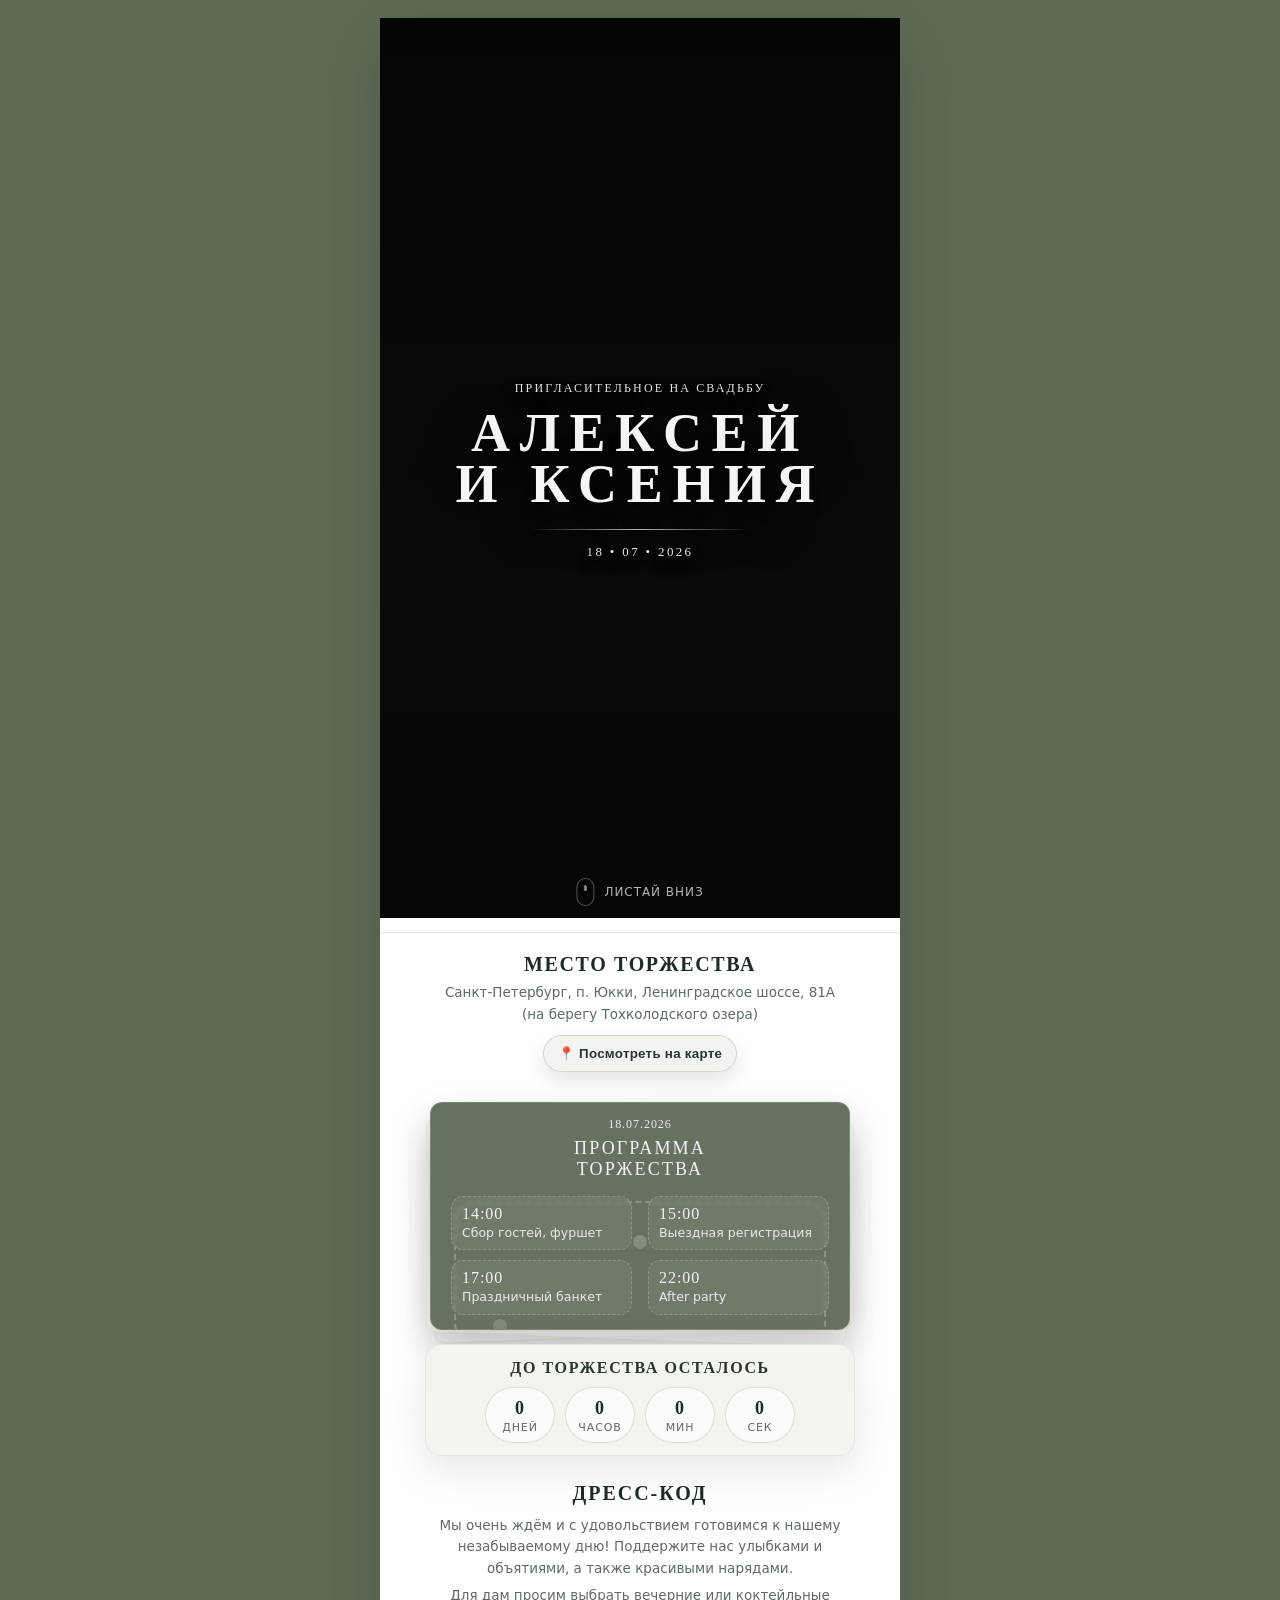
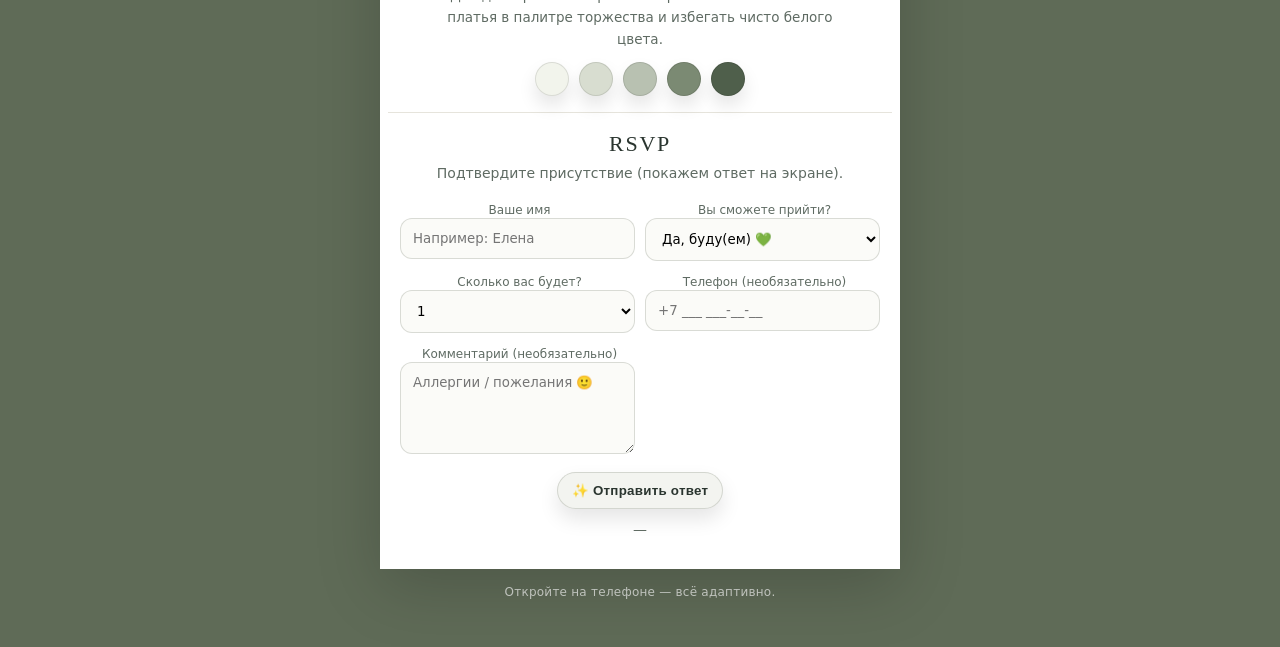
==== index.html @ 77667070 "обновил сайт1" ====
<!doctype html>
<html lang="ru">

<head>
  <meta charset="utf-8" />
  <meta name="viewport" content="width=device-width,initial-scale=1" />
  <title>Сайт-приглашение на свадьбу</title>
  <link rel="stylesheet" href="./style.css">
</head>

<body>
  <div class="page">
    <div class="columns" id="invite">
      <section class="strip fade-in d1">

        <!-- ПЕРВЫЙ БЛОК: фото + текст, 100% высоты -->
        <section class="hero" id="hero">
          <img class="hero__bg" src="img/photo_block-3.png" alt="Алексей и Ксения">

          <div class="hero__overlay">
            <p class="hero__kicker" id="heroLabel">ПРИГЛАСИТЕЛЬНОЕ НА СВАДЬБУ</p>

            <h1 class="hero__names" id="heroNames">
              <span class="n1">АЛЕКСЕЙ</span>
              <span class="amp">и</span>
              <span class="n2">КСЕНИЯ</span>
            </h1>

            <div class="hero__ornament" aria-hidden="true"></div>

            <p class="hero__date" id="heroDate">18 • 07 • 2026</p>
          </div>

          <div class="scroll-hint" aria-hidden="true">
            <div class="mouse"></div>
            <span>Листай вниз</span>
          </div>
        </section>


        <div class="section place">
          <h3>Место торжества</h3>
          <p id="place">
            Санкт-Петербург, п. Юкки, Ленинградское шоссе, 81А<br>
            (на берегу Тохколодского озера)
          </p>
          <button class="btn" id="openMap" type="button">📍 Посмотреть на карте</button>
        </div>

        <div class="section">
          <div class="paper-stack">
            <div class="sheet s2"></div>
            <div class="sheet s3"></div>

            <div class="program">
              <div class="p-date" id="programDate">18.07.2026</div>
              <div class="p-title">Программа<br>торжества</div>

              <div class="program-grid">
                <div class="slot">
                  <div class="time" id="t1">14:00</div>
                  <div class="txt" id="d1txt">Сбор гостей, фуршет</div>
                </div>
                <div class="slot">
                  <div class="time" id="t2">15:00</div>
                  <div class="txt" id="d2txt">Выездная регистрация</div>
                </div>
                <div class="slot">
                  <div class="time" id="t3">17:00</div>
                  <div class="txt" id="d3txt">Праздничный банкет</div>
                </div>
                <div class="slot">
                  <div class="time" id="t4">22:00</div>
                  <div class="txt" id="d4txt">After party</div>
                </div>
              </div>
            </div>
          </div>

          <div class="countdown fade-in d3">
            <h3>До торжества осталось</h3>
            <div class="timer">
              <div class="bubble"><b id="dd">0</b><span>дней</span></div>
              <div class="bubble"><b id="hh">0</b><span>часов</span></div>
              <div class="bubble"><b id="mm">0</b><span>мин</span></div>
              <div class="bubble"><b id="ss">0</b><span>сек</span></div>
            </div>
          </div>

          <div class="dress fade-in d4">
            <h3>Дресс-код</h3>
            <p>
              Мы очень ждём и с удовольствием готовимся к нашему незабываемому дню!
              Поддержите нас улыбками и объятиями, а также красивыми нарядами.
            </p>
            <p style="margin-top:-6px">
              Для дам просим выбрать вечерние или коктейльные платья в палитре торжества
              и избегать чисто белого цвета.
            </p>

            <div class="palette" aria-label="Палитра дресс-кода">
              <div class="sw" style="background:#f2f4ec"></div>
              <div class="sw" style="background:#d8ddd0"></div>
              <div class="sw" style="background:#b8c1b1"></div>
              <div class="sw" style="background:#7b8a73"></div>
              <div class="sw" style="background:#4f5f4b"></div>
            </div>
          </div>

          <div class="rsvp" id="rsvp">
            <div class="card-title" style="margin-bottom:6px">RSVP</div>
            <div class="sub">Подтвердите присутствие (покажем ответ на экране).</div>

            <form id="form">
              <div>
                <label for="guest">Ваше имя</label>
                <input id="guest" required placeholder="Например: Елена" />
              </div>
              <div>
                <label for="att">Вы сможете прийти?</label>
                <select id="att">
                  <option value="Да, буду(ем) 💚" selected>Да, буду(ем) 💚</option>
                  <option value="Под вопросом">Под вопросом</option>
                  <option value="К сожалению, не смогу">К сожалению, не смогу</option>
                </select>
              </div>
              <div>
                <label for="count">Сколько вас будет?</label>
                <select id="count">
                  <option>1</option>
                  <option>2</option>
                  <option>3</option>
                  <option>4</option>
                </select>
              </div>
              <div>
                <label for="phone">Телефон (необязательно)</label>
                <input id="phone" placeholder="+7 ___ ___-__-__" inputmode="tel" />
              </div>

              <div>
                <label for="note">Комментарий (необязательно)</label>
                <textarea id="note" placeholder="Аллергии / пожелания 🙂"></textarea>
              </div>

              <div class="send">
                <button class="btn" type="submit">✨ Отправить ответ</button>
              </div>
            </form>

            <p class="sub" id="status" style="margin-top:10px">—</p>
          </div>
        </div>
      </section>
    </div>

    <div class="foot">Откройте на телефоне — всё адаптивно.</div>
  </div>

  <script>
    const DATA = {
      watermark: "@SenkaAnast",

      heroLabel: "ПРИГЛАСИТЕЛЬНОЕ НА СВАДЬБУ",
      heroNamesHtml: "АЛЕКСЕЙ<br>и КСЕНИЯ",
      heroDate: "18 • 07 • 2026",
      heroPhoto: "https://images.unsplash.com/photo-1523438097201-512ae7d59c5b?auto=format&fit=crop&w=1600&q=80",

      names: "Михаил & Ирина",
      weddingISO: "2026-09-13T14:00:00",
      dateText: "18.07.2026",
      place: "Санкт-Петербург, п. Юкки, Ленинградское шоссе, 81А (на берегу Тохколодского озера)",
      mapQuery: "Санкт-Петербург Юкки Ленинградское шоссе 81А",
      programDate: "18.07.2026",
      program: [
        { time: "14:00", text: "Сбор гостей, фуршет" },
        { time: "15:00", text: "Выездная регистрация" },
        { time: "17:00", text: "Праздничный банкет" },
        { time: "22:00", text: "After party" }
      ]
    };

    // watermark
    const wm = document.getElementById("watermark");
    if (wm) wm.textContent = DATA.watermark;

    // hero
    document.getElementById("heroLabel").textContent = DATA.heroLabel;
    document.getElementById("heroNames").innerHTML = DATA.heroNamesHtml;
    document.getElementById("heroDate").textContent = DATA.heroDate;
    document.getElementById("heroPhoto").src = DATA.heroPhoto;

    // кнопки в hero
    document.getElementById("scrollToInvite").addEventListener("click", () => {
      document.getElementById("invite").scrollIntoView({ behavior: "smooth", block: "start" });
    });
    document.getElementById("scrollToRsvp").addEventListener("click", () => {
      document.getElementById("rsvp").scrollIntoView({ behavior: "smooth", block: "start" });
    });

    // Подстановка текста ниже
    document.getElementById("names").textContent = DATA.names;
    document.getElementById("dateText").textContent = DATA.dateText;
    document.getElementById("place").innerHTML = DATA.place.replace(/\n/g, "<br>");
    document.getElementById("programDate").textContent = DATA.programDate;

    document.getElementById("t1").textContent = DATA.program[0].time;
    document.getElementById("d1txt").textContent = DATA.program[0].text;
    document.getElementById("t2").textContent = DATA.program[1].time;
    document.getElementById("d2txt").textContent = DATA.program[1].text;
    document.getElementById("t3").textContent = DATA.program[2].time;
    document.getElementById("d3txt").textContent = DATA.program[2].text;
    document.getElementById("t4").textContent = DATA.program[3].time;
    document.getElementById("d4txt").textContent = DATA.program[3].text;

    // Карта
    document.getElementById("openMap").addEventListener("click", () => {
      const url = "https://www.google.com/maps/search/?api=1&query=" + encodeURIComponent(DATA.mapQuery);
      window.open(url, "_blank");
    });

    // Таймер
    const dd = document.getElementById("dd");
    const hh = document.getElementById("hh");
    const mm = document.getElementById("mm");
    const ss = document.getElementById("ss");

    function tick() {
      const target = new Date(DATA.weddingISO);
      const now = new Date();
      let diff = target - now;

      if (diff <= 0) {
        dd.textContent = "0";
        hh.textContent = "0";
        mm.textContent = "0";
        ss.textContent = "0";
        return;
      }

      const days = Math.floor(diff / (24 * 60 * 60 * 1000));
      diff -= days * (24 * 60 * 60 * 1000);

      const hours = Math.floor(diff / (60 * 60 * 1000));
      diff -= hours * (60 * 60 * 1000);

      const mins = Math.floor(diff / (60 * 1000));
      diff -= mins * (60 * 1000);

      const secs = Math.floor(diff / 1000);

      dd.textContent = String(days);
      hh.textContent = String(hours);
      mm.textContent = String(mins);
      ss.textContent = String(secs);
    }
    tick();
    setInterval(tick, 1000);

    // RSVP (локально)
    const status = document.getElementById("status");
    document.getElementById("form").addEventListener("submit", (e) => {
      e.preventDefault();
      const name = document.getElementById("guest").value.trim();
      const att = document.getElementById("att").value;
      const count = document.getElementById("count").value;
      const phone = document.getElementById("phone").value.trim();
      const note = document.getElementById("note").value.trim();

      const msg =
        `Ответ: ${name} • ${att} • гостей: ${count}` +
        (phone ? ` • тел: ${phone}` : "") +
        (note ? ` • комментарий: ${note}` : "");

      status.textContent = msg;
      e.target.reset();
    });
  </script>
</body>

</html>
---- style.css ----
:root {
    --sage-900: #5f6b57;
    /* фон */
    --sage-800: #66725f;
    --sage-700: #74806b;

    --paper: #ffffff;
    --paper-2: #f7f6f2;

    --ink: #1f2a24;
    --muted: #5f6b63;

    --line: #e6e4dc;

    --shadow: 0 18px 60px rgba(0, 0, 0, .18);
    --shadow-soft: 0 14px 42px rgba(0, 0, 0, .10);

    --radius: 18px;

    --serif: ui-serif, "Georgia", "Times New Roman", serif;
    --sans: ui-sans-serif, system-ui, -apple-system, Segoe UI, Roboto, Arial, "Noto Sans", sans-serif;
}

* {
    box-sizing: border-box;
}

html,
body {
    height: 100%;
}

body {
    margin: 0;
    font-family: var(--sans);
    color: var(--ink);
    background: var(--sage-900);
}

/* контейнер сайта */
.page {
    width: min(1100px, 92vw);
    margin: 0 auto;
    padding: 18px 0 48px;
    position: relative;
}

/* watermark */
.watermark {
    position: absolute;
    top: 10px;
    left: 50%;
    transform: translateX(-50%);
    font-family: var(--sans);
    font-size: 14px;
    letter-spacing: .02em;
    color: rgba(255, 255, 255, .35);
    user-select: none;
    pointer-events: none;
    text-transform: none;
    z-index: 10;
}

/* =========================
   HERO: ФОТО ЦЕЛИКОМ + ТЕКСТ НЕ ВЫЛЕЗАЕТ
   Важно: в HTML внутри .hero добавь:
   <img class="hero__bg-blur" src="img/photo_block-1.jpg" alt="" aria-hidden="true">
   <img class="hero__bg" id="heroPhoto" src="img/photo_block-1.jpg" alt="...">
   ========================= */

.hero {
    position: relative;
    width: 100vw;
    left: 50%;
    transform: translateX(-50%);
    min-height: 100vh;
    min-height: 100svh;
    overflow: hidden;
    border-radius: 0 !important;
    box-shadow: none !important;
    margin: 0 !important;
    background: #0b0c0c;
}

/* Размытый фон — заполняет экран */
.hero__bg-blur {
    position: absolute;
    inset: 0;
    width: 100%;
    height: 100%;
    object-fit: cover;
    object-position: 50% 50%;
    transform: scale(1.08);
    filter: blur(18px) brightness(.65) saturate(.9);
    opacity: .95;
}

/* Основное фото — ЦЕЛИКОМ (без обрезки) */
.hero__bg {
    position: absolute;
    inset: 0;
    width: 100%;
    height: 100%;
    object-fit: contain;
    /* главное: фото целиком */
    object-position: center;
    filter: none;
}

/* Мягкая читаемость (без плашки), не перекрывает лица */
.hero::after {
    content: "";
    position: absolute;
    inset: 0;
    background:
        linear-gradient(180deg,
            rgba(0, 0, 0, .65) 0%,
            rgba(0, 0, 0, .35) 40%,
            rgba(0, 0, 0, .25) 60%,
            rgba(0, 0, 0, .55) 100%);
    pointer-events: none;
}

/* Текстовый блок — сверху */
.hero__overlay {
    position: relative;
    z-index: 2;
    width: min(980px, 94vw);
    margin: 0 auto;
    padding: clamp(44px, 7vh, 86px) 14px 0;
    text-align: center;
    margin-top: 300px;
}

.hero__kicker {
    margin: 0 0 12px;
    font-family: var(--serif);
    text-transform: uppercase;
    letter-spacing: .18em;
    font-size: clamp(10px, 1.8vw, 12px);
    color: rgba(255, 255, 255, .90);
    text-shadow: 0 10px 30px rgba(0, 0, 0, .45);
    padding: 0 6px;
    overflow-wrap: anywhere;
}

/* Имена — не вылезают, красиво масштабируются */
.hero__names {
    margin: 0;
    font-family: var(--serif);
    text-transform: uppercase;
    color: rgba(255, 255, 255, .96);
    text-shadow: 0 18px 50px rgba(0, 0, 0, .60);

    font-size: 54px;
    letter-spacing: clamp(.06em, 1.2vw, .18em);
    line-height: .95;

    max-width: 100%;
    padding: 0 8px;

    overflow-wrap: anywhere;
    word-break: break-word;
}

.hero__names .amp {
    display: inline-block;
    font-size: .32em;
    letter-spacing: .18em;
    margin: 0 .35em;
    vertical-align: middle;
    opacity: .92;
    white-space: nowrap;
}

.hero__ornament {
    width: min(220px, 60vw);
    height: 1px;
    margin: 18px auto 14px;
    background: linear-gradient(90deg,
            transparent,
            rgba(255, 255, 255, .75),
            transparent);
    box-shadow: 0 14px 30px rgba(0, 0, 0, .35);
}

.hero__date {
    margin: 0;
    font-family: var(--serif);
    text-transform: uppercase;
    letter-spacing: .18em;
    font-size: clamp(11px, 2.2vw, 13px);
    color: rgba(255, 255, 255, .90);
    text-shadow: 0 10px 30px rgba(0, 0, 0, .45);
    padding: 0 6px;
}

/* Если у тебя в hero есть кнопки (опционально) */
.hero__actions {
    display: flex;
    justify-content: center;
    gap: 10px;
    flex-wrap: wrap;
    margin-top: 16px;
}

.hero__btn {
    display: inline-flex;
    align-items: center;
    justify-content: center;
    gap: 10px;
    border: 1px solid rgba(255, 255, 255, .22);
    background: rgba(255, 255, 255, .10);
    color: rgba(255, 255, 255, .92);
    padding: 10px 14px;
    border-radius: 999px;
    cursor: pointer;
    font-weight: 800;
    letter-spacing: .02em;
    transition: transform .12s ease, box-shadow .12s ease, background .12s ease;
    box-shadow: 0 14px 30px rgba(0, 0, 0, .18);
    backdrop-filter: blur(6px);
}

.hero__btn.primary {
    background: rgba(255, 255, 255, .18);
    border-color: rgba(255, 255, 255, .30);
}

.hero__btn:active {
    transform: translateY(1px);
}

/* Подсказка "листай вниз" */
.scroll-hint {
    position: absolute;
    left: 50%;
    bottom: 12px;
    transform: translateX(-50%);
    color: rgba(255, 255, 255, .70);
    font-size: 12px;
    letter-spacing: .08em;
    text-transform: uppercase;
    display: flex;
    align-items: center;
    gap: 10px;
    user-select: none;
    z-index: 2;
}

.mouse {
    width: 18px;
    height: 28px;
    border-radius: 999px;
    border: 1px solid rgba(255, 255, 255, .35);
    position: relative;
    opacity: .9;
}

.mouse::after {
    content: "";
    position: absolute;
    top: 6px;
    left: 50%;
    transform: translateX(-50%);
    width: 3px;
    height: 6px;
    border-radius: 99px;
    background: rgba(255, 255, 255, .55);
    animation: wheel 1.25s ease-in-out infinite;
}

@keyframes wheel {

    0%,
    100% {
        transform: translateX(-50%) translateY(0);
        opacity: .6;
    }

    50% {
        transform: translateX(-50%) translateY(6px);
        opacity: 1;
    }
}

/* Мобилки: чуть компактнее */
@media (max-width: 520px) {
    .hero__overlay {
        padding-top: clamp(42px, 6vh, 64px);
    }

    .hero__names {
        letter-spacing: clamp(.04em, 1vw, .12em);
    }
}

/* =========================
   ДАЛЬШЕ — ТВОЙ ОСТАЛЬНОЙ ДИЗАЙН (БЕЗ ИЗМЕНЕНИЙ)
   ========================= */

/* заголовок ниже */
.top-title {
    text-align: center;
    color: rgba(255, 255, 255, .92);
    font-family: var(--serif);
    letter-spacing: .06em;
    text-transform: uppercase;
    font-size: clamp(22px, 3.6vw, 40px);
    margin: 12px 0 18px;
    line-height: 1.1;
}

/* контент как у тебя (одна лента по центру) */
.columns {
    width: 100%;
    display: flex;
    justify-content: center;
}

.strip {
    background: var(--paper);
    border-radius: 0;
    box-shadow: var(--shadow);
    position: relative;
    overflow: hidden;
    max-width: 520px;
    width: 100%;
    margin: 0 auto;
}

.strip::before {
    content: "";
    position: absolute;
    inset: 0;
    background:
        radial-gradient(900px 320px at 50% -40%, rgba(95, 107, 87, .08), transparent 60%),
        radial-gradient(700px 320px at 20% 110%, rgba(95, 107, 87, .06), transparent 60%);
    pointer-events: none;
}

.botanic {
    position: absolute;
    width: 220px;
    opacity: .55;
    pointer-events: none;
    filter: saturate(.95);
}

.botanic.tl {
    top: -24px;
    left: -18px;
    transform: rotate(-6deg);
}

.botanic.tr {
    top: -26px;
    right: -24px;
    transform: rotate(10deg) scaleX(-1);
}

.botanic.br {
    bottom: -26px;
    right: -22px;
    transform: rotate(-6deg);
}

.botanic.bl {
    bottom: -24px;
    left: -20px;
    transform: rotate(6deg) scaleX(-1);
}

.section {
    position: relative;
    z-index: 1;
    padding: 10px 8px 14px;
}

.card-title {
    font-family: var(--serif);
    text-transform: uppercase;
    letter-spacing: .08em;
    color: #2a352f;
    font-size: 22px;
    margin: 4px 0 12px;
    text-align: center;
}

.sub {
    text-align: center;
    color: var(--muted);
    font-size: 14px;
    line-height: 1.55;
    margin: 0 0 14px;
}

.names-block {
    text-align: center;
    padding: 6px 6px 2px;
}

.names {
    font-family: var(--serif);
    font-size: 34px;
    letter-spacing: .06em;
    margin: 2px 0 6px;
}

.date {
    font-family: var(--serif);
    color: var(--muted);
    letter-spacing: .12em;
    text-transform: uppercase;
    font-size: 13px;
    margin-bottom: 10px;
}

.invite-text {
    color: var(--muted);
    font-size: 13.5px;
    line-height: 1.6;
    max-width: 38ch;
    margin: 0 auto 14px;
}

.gallery {
    display: grid;
    grid-template-columns: 1fr 1fr;
    gap: 10px;
    margin-top: 10px;
}

.photo {
    border-radius: 14px;
    overflow: hidden;
    border: 1px solid var(--line);
    box-shadow: var(--shadow-soft);
    background: #f2f1ec;
    aspect-ratio: 4/5;
    position: relative;
}

.photo img {
    width: 100%;
    height: 100%;
    object-fit: cover;
    display: block;
    filter: saturate(.95) contrast(.98);
}

.place {
    margin-top: 14px;
    text-align: center;
    padding-top: 10px;
    border-top: 1px solid var(--line);
}

.place h3 {
    font-family: var(--serif);
    text-transform: uppercase;
    letter-spacing: .08em;
    font-size: 20px;
    margin: 10px 0 6px;
}

.place p {
    margin: 0 0 10px;
    color: var(--muted);
    font-size: 13.5px;
    line-height: 1.6;
}

.btn {
    display: inline-flex;
    align-items: center;
    justify-content: center;
    gap: 10px;
    border: 1px solid rgba(95, 107, 87, .22);
    background: #f3f4f0;
    color: #2a352f;
    padding: 10px 14px;
    border-radius: 999px;
    cursor: pointer;
    font-weight: 700;
    letter-spacing: .02em;
    transition: transform .12s ease, box-shadow .12s ease;
    box-shadow: 0 10px 20px rgba(0, 0, 0, .10);
}

.btn:active {
    transform: translateY(1px);
}

.paper-stack {
    margin: 6px auto 14px;
    width: min(420px, 92%);
    position: relative;
}

.paper-stack .sheet {
    border-radius: 12px;
    border: 1px solid rgba(0, 0, 0, .06);
    background: #f7f6f2;
    box-shadow: var(--shadow-soft);
    transform-origin: center;
    position: absolute;
    inset: 0;
}

.paper-stack .sheet.s2 {
    transform: rotate(-2.2deg) translateY(6px);
    opacity: .75;
}

.paper-stack .sheet.s3 {
    transform: rotate(2.2deg) translateY(10px);
    opacity: .55;
}

.program {
    position: relative;
    padding: 14px 14px 12px;
    background: var(--sage-800);
    border-radius: 12px;
    color: rgba(255, 255, 255, .92);
    border: 1px solid rgba(255, 255, 255, .14);
    box-shadow: 0 18px 40px rgba(0, 0, 0, .18);
    overflow: hidden;
}

/* пунктирная “дорожка” */
.program::after {
    content: "";
    position: absolute;
    left: 50%;
    top: 98px;
    transform: translateX(-50%);
    width: 88%;
    height: 62%;
    border: 2px dashed rgba(255, 255, 255, .28);
    border-radius: 22px;
    pointer-events: none;
    opacity: .9;
}

.program::before {
    content: "";
    position: absolute;
    left: 50%;
    top: 132px;
    transform: translateX(-50%);
    width: 14px;
    height: 14px;
    border-radius: 50%;
    background: rgba(255, 255, 255, .20);
    box-shadow:
        -140px 84px 0 rgba(255, 255, 255, .16),
        145px 170px 0 rgba(255, 255, 255, .14);
    pointer-events: none;
}

.program .p-date {
    text-align: center;
    font-family: var(--serif);
    letter-spacing: .08em;
    font-size: 12px;
    opacity: .95;
    margin-bottom: 6px;
    position: relative;
    z-index: 1;
}

.program .p-title {
    text-align: center;
    font-family: var(--serif);
    letter-spacing: .12em;
    text-transform: uppercase;
    font-size: 18px;
    margin: 2px 0 10px;
    position: relative;
    z-index: 1;
}

.program-grid {
    display: grid;
    grid-template-columns: 1fr 1fr;
    gap: 10px 16px;
    padding: 6px 6px 2px;
    position: relative;
    z-index: 1;
}

.slot {
    padding: 8px 10px;
    border-radius: 12px;
    border: 1px dashed rgba(255, 255, 255, .22);
    background: rgba(255, 255, 255, .06);
    backdrop-filter: blur(2px);
}

.slot .time {
    font-family: var(--serif);
    font-size: 16px;
    letter-spacing: .06em;
    margin-bottom: 2px;
}

.slot .txt {
    font-size: 12.5px;
    opacity: .92;
    line-height: 1.3;
}

.countdown {
    margin: 10px auto 8px;
    width: min(430px, 92%);
    background: #f4f4ef;
    border: 1px solid var(--line);
    border-radius: 16px;
    padding: 14px 14px 12px;
    text-align: center;
    box-shadow: var(--shadow-soft);
    position: relative;
}

.countdown h3 {
    margin: 0 0 10px;
    font-family: var(--serif);
    text-transform: uppercase;
    letter-spacing: .10em;
    font-size: 16px;
    color: #2a352f;
}

.timer {
    display: flex;
    justify-content: center;
    gap: 10px;
    flex-wrap: wrap;
}

.bubble {
    width: 70px;
    padding: 10px 6px 8px;
    border-radius: 999px;
    border: 1px solid rgba(95, 107, 87, .22);
    background: #fbfbf8;
}

.bubble b {
    display: block;
    font-family: var(--serif);
    font-size: 18px;
    letter-spacing: .06em;
}

.bubble span {
    display: block;
    margin-top: 2px;
    font-size: 11px;
    color: var(--muted);
    letter-spacing: .08em;
    text-transform: uppercase;
}

.dress {
    text-align: center;
    margin-top: 12px;
    padding-top: 8px;
}

.dress h3 {
    font-family: var(--serif);
    text-transform: uppercase;
    letter-spacing: .10em;
    font-size: 20px;
    margin: 6px 0 10px;
}

.dress p {
    margin: 0 auto 12px;
    max-width: 48ch;
    color: var(--muted);
    font-size: 13.5px;
    line-height: 1.6;
}

.palette {
    display: flex;
    justify-content: center;
    gap: 10px;
    margin: 8px 0 0;
}

.sw {
    width: 34px;
    height: 34px;
    border-radius: 50%;
    border: 1px solid rgba(0, 0, 0, .10);
    box-shadow: 0 10px 18px rgba(0, 0, 0, .10);
}

.rsvp {
    margin-top: 16px;
    border-top: 1px solid var(--line);
    padding-top: 14px;
    text-align: center;
}

form {
    margin: 10px auto 0;
    width: min(480px, 96%);
    display: grid;
    grid-template-columns: 1fr 1fr;
    gap: 10px;
}

@media (max-width: 520px) {
    form {
        grid-template-columns: 1fr;
    }
}

label {
    text-align: left;
    font-size: 12px;
    color: var(--muted);
    margin-left: 4px;
}

input,
select,
textarea {
    width: 100%;
    padding: 12px 12px;
    border-radius: 12px;
    border: 1px solid rgba(95, 107, 87, .22);
    background: #fbfbf8;
    outline: none;
    font-family: var(--sans);
}

textarea {
    grid-column: 1 / -1;
    min-height: 92px;
    resize: vertical;
}

.send {
    grid-column: 1 / -1;
    display: flex;
    justify-content: center;
    margin-top: 4px;
}

.fade-in {
    opacity: 0;
    transform: translateY(10px);
    animation: fade .7s ease forwards;
}

.d1 {
    animation-delay: .10s;
}

.d2 {
    animation-delay: .18s;
}

.d3 {
    animation-delay: .26s;
}

.d4 {
    animation-delay: .34s;
}

@keyframes fade {
    to {
        opacity: 1;
        transform: translateY(0);
    }
}

.foot {
    text-align: center;
    color: rgba(255, 255, 255, .70);
    font-size: 12px;
    margin-top: 16px;
    letter-spacing: .02em;
}
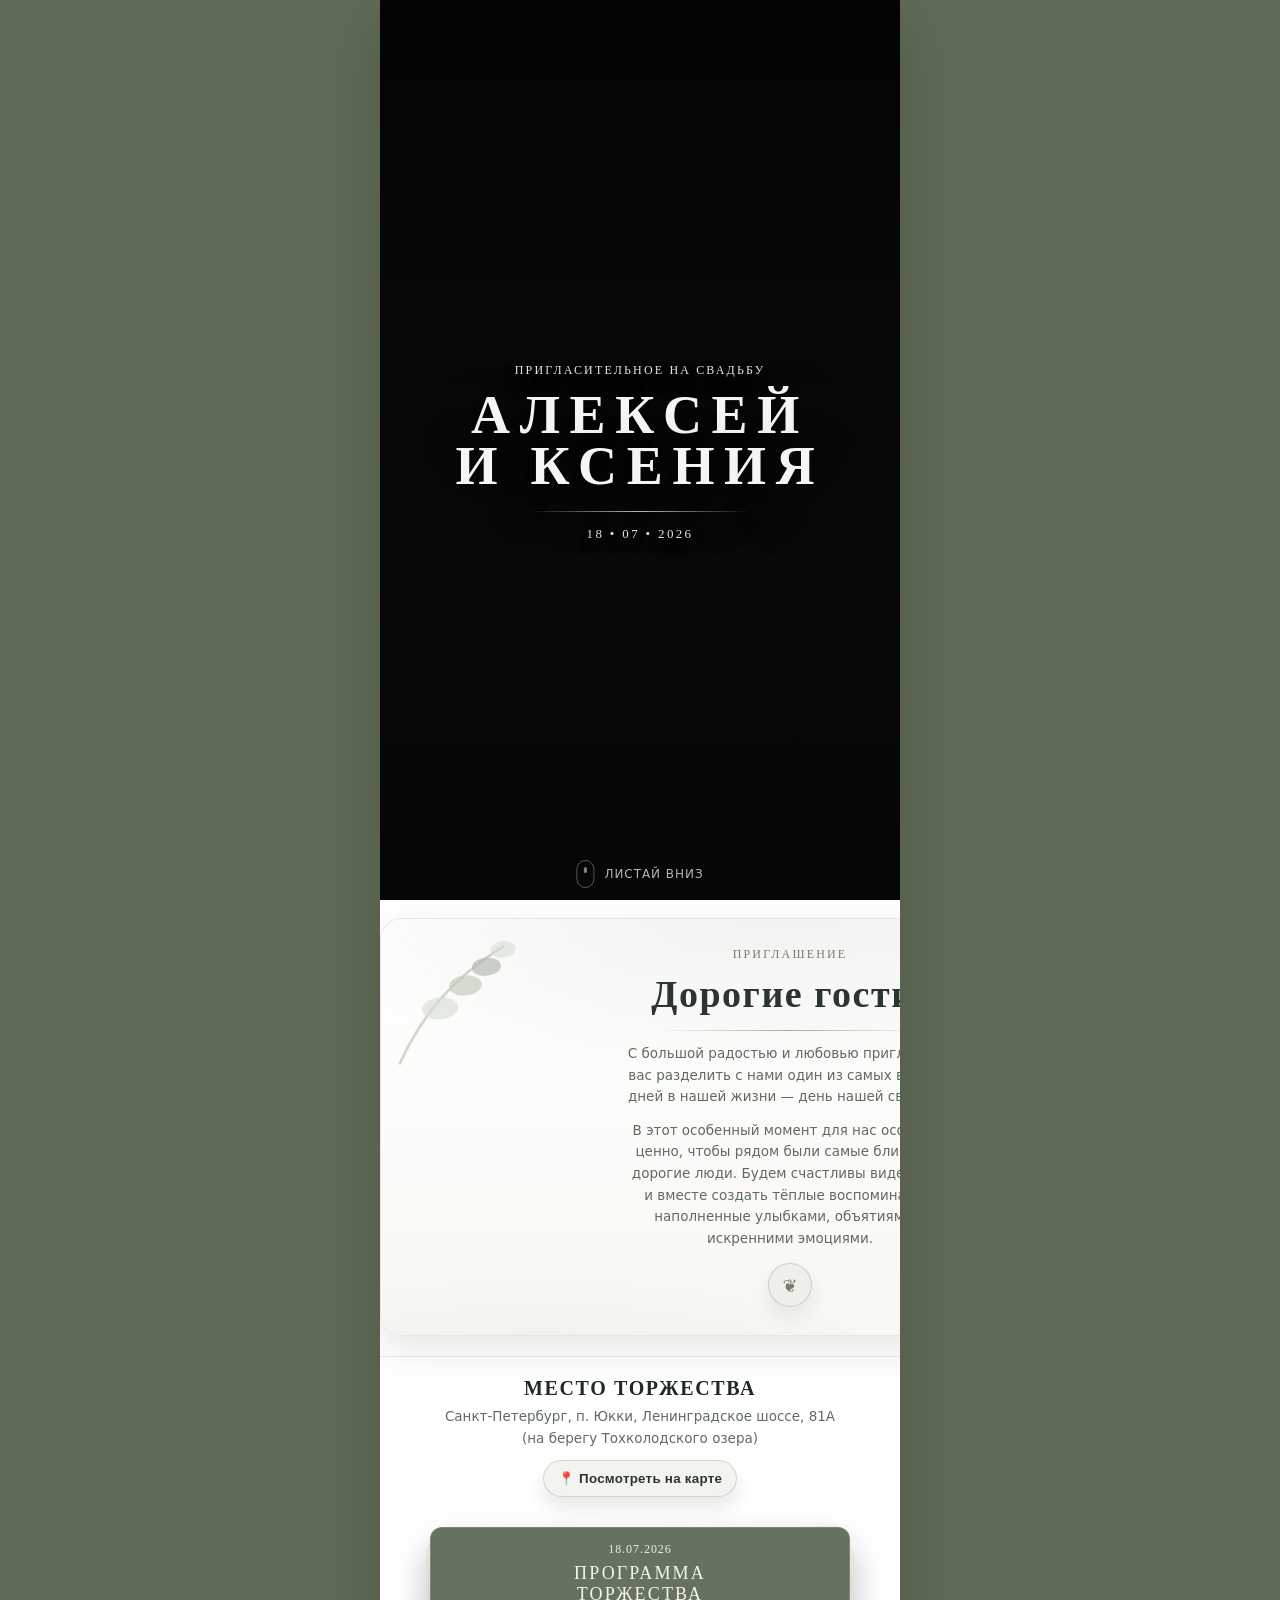
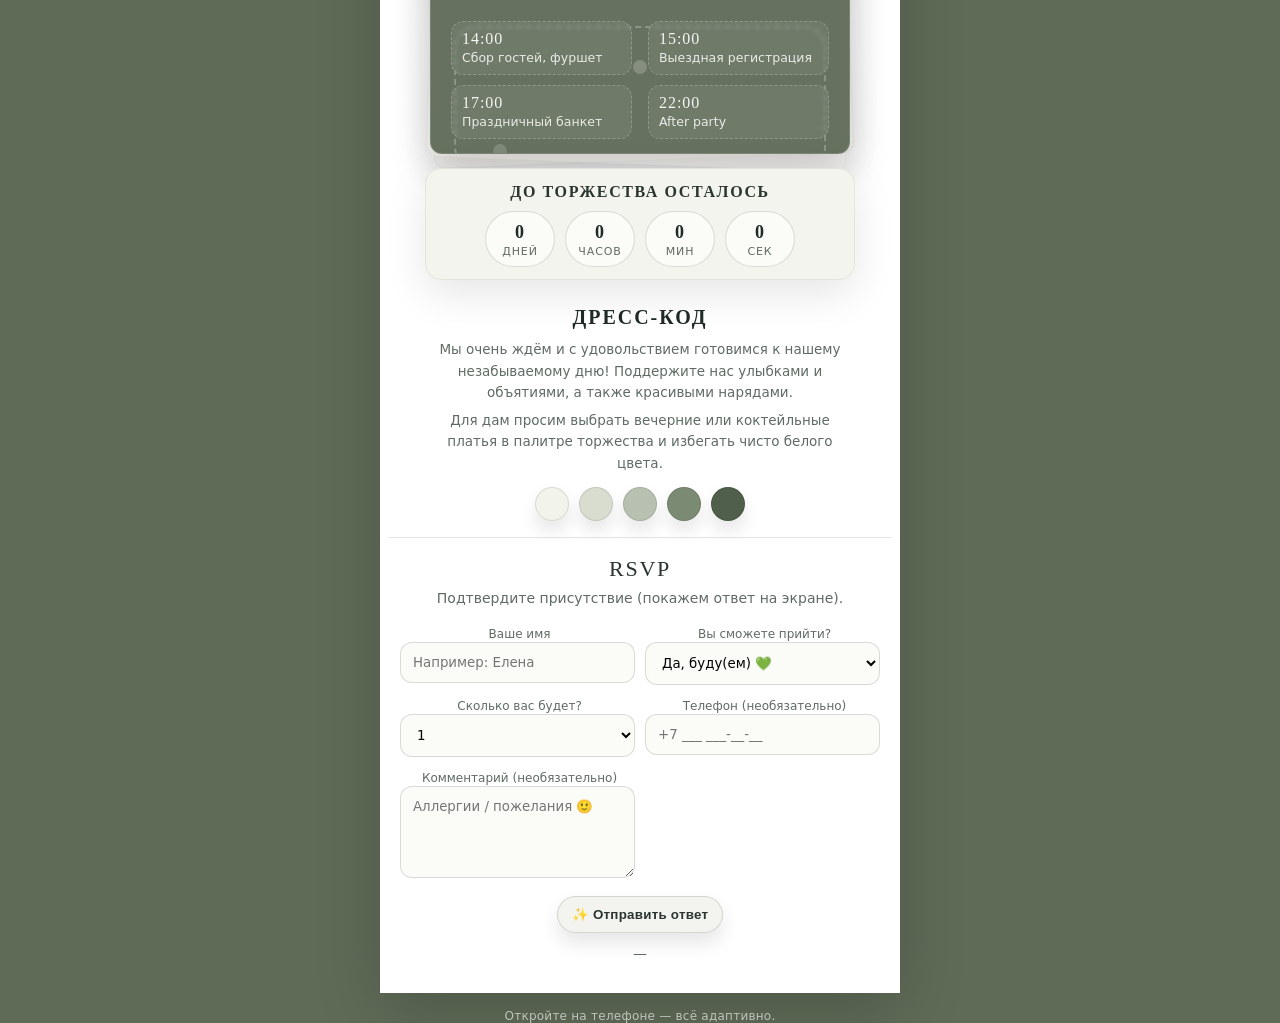
==== commit a0f3f483: "обновил сайт6" ====
--- a/index.html
+++ b/index.html
@@ -5,6 +5,7 @@
   <meta charset="utf-8" />
   <meta name="viewport" content="width=device-width,initial-scale=1" />
   <title>Сайт-приглашение на свадьбу</title>
+
   <link rel="stylesheet" href="./style.css">
 </head>
 
@@ -34,6 +35,50 @@
           <div class="scroll-hint" aria-hidden="true">
             <div class="mouse"></div>
             <span>Листай вниз</span>
+          </div>
+        </section>
+
+
+        <section class="invite-card" id="inviteTextBlock">
+          <!-- декор -->
+          <svg class="invite-decor tl" viewBox="0 0 240 240" aria-hidden="true">
+            <path d="M40 180 C70 130, 105 95, 165 65" stroke="rgba(111,127,105,.55)" stroke-width="3"
+              stroke-linecap="round" fill="none" />
+            <ellipse cx="90" cy="125" rx="20" ry="12" fill="rgba(185,199,179,.65)" />
+            <ellipse cx="120" cy="103" rx="18" ry="11" fill="rgba(142,164,135,.65)" />
+            <ellipse cx="145" cy="85" rx="16" ry="10" fill="rgba(111,127,105,.62)" />
+            <ellipse cx="165" cy="68" rx="14" ry="9" fill="rgba(185,199,179,.58)" />
+          </svg>
+
+          <svg class="invite-decor br" viewBox="0 0 240 240" aria-hidden="true">
+            <path d="M60 60 C95 105, 120 140, 175 180" stroke="rgba(111,127,105,.50)" stroke-width="3"
+              stroke-linecap="round" fill="none" />
+            <ellipse cx="96" cy="112" rx="18" ry="11" fill="rgba(185,199,179,.65)" />
+            <ellipse cx="122" cy="138" rx="16" ry="10" fill="rgba(142,164,135,.65)" />
+            <ellipse cx="150" cy="160" rx="14" ry="9" fill="rgba(111,127,105,.62)" />
+          </svg>
+
+          <div class="invite-inner">
+            <p class="invite-kicker">ПРИГЛАШЕНИЕ</p>
+            <h2 class="invite-title">Дорогие гости!</h2>
+
+            <div class="invite-divider" aria-hidden="true"></div>
+
+            <div class="invite-text">
+              <p>
+                С большой радостью и любовью приглашаем вас разделить с нами один из самых важных дней в нашей жизни —
+                день нашей свадьбы.
+              </p>
+              <p>
+                В этот особенный момент для нас особенно ценно, чтобы рядом были самые близкие и дорогие люди.
+                Будем счастливы видеть вас и вместе создать тёплые воспоминания, наполненные улыбками, объятиями
+                и искренними эмоциями.
+              </p>
+            </div>
+
+            <div class="invite-sign">
+              <span class="invite-heart" aria-hidden="true">❦</span>
+            </div>
           </div>
         </section>
 
--- a/style.css
+++ b/style.css
@@ -41,7 +41,6 @@
 .page {
     width: min(1100px, 92vw);
     margin: 0 auto;
-    padding: 18px 0 48px;
     position: relative;
 }
 
@@ -295,6 +294,137 @@
     }
 }
 
+
+
+/* ===== Блок приглашения после hero ===== */
+.invite-card{
+  width: min(820px, 92vw);
+  margin: 18px auto 20px;
+  position: relative;
+  background: rgba(255,255,255,.92);
+  border: 1px solid rgba(230,228,220,.9);
+  box-shadow: var(--shadow-soft);
+  border-radius: 22px;
+  overflow: hidden;
+}
+
+/* лёгкая “бумажная” текстура + мягкий свет */
+.invite-card::before{
+  content:"";
+  position:absolute;
+  inset:0;
+  background:
+    radial-gradient(900px 340px at 50% -10%, rgba(95,107,87,.10), transparent 60%),
+    radial-gradient(700px 280px at 20% 120%, rgba(95,107,87,.07), transparent 55%),
+    linear-gradient(180deg, rgba(255,255,255,.86), rgba(247,246,242,.88));
+  pointer-events:none;
+}
+
+.invite-inner{
+  position: relative;
+  z-index: 1;
+  padding: clamp(18px, 3vw, 28px) clamp(16px, 3vw, 30px);
+  text-align: center;
+}
+
+/* декоративные листики */
+.invite-decor{
+  position:absolute;
+  width: 220px;
+  opacity: .55;
+  pointer-events:none;
+  filter: saturate(.95);
+}
+
+.invite-decor.tl{
+  top: -28px;
+  left: -24px;
+  transform: rotate(-6deg);
+}
+.invite-decor.br{
+  bottom: -30px;
+  right: -26px;
+  transform: rotate(-6deg);
+}
+
+.invite-kicker{
+  margin: 0 0 10px;
+  font-family: var(--serif);
+  text-transform: uppercase;
+  letter-spacing: .18em;
+  font-size: 12px;
+  color: rgba(95,107,87,.85);
+}
+
+.invite-title{
+  margin: 0;
+  font-family: var(--serif);
+  font-size: clamp(26px, 4vw, 38px);
+  letter-spacing: .04em;
+  color: #2a352f;
+}
+
+.invite-divider{
+  width: min(260px, 62vw);
+  height: 1px;
+  margin: 14px auto 12px;
+  background: linear-gradient(90deg, transparent, rgba(95,107,87,.55), transparent);
+}
+
+.invite-text{
+  margin: 0 auto;
+  max-width: 62ch;
+  color: rgba(31,42,36,.78);
+  font-size: 15px;
+  line-height: 1.75;
+  text-align: center;
+}
+
+.invite-text p{
+  margin: 0 0 12px;
+}
+
+.invite-sign{
+  margin-top: 10px;
+  display:flex;
+  justify-content:center;
+}
+
+.invite-heart{
+  width: 44px;
+  height: 44px;
+  display:grid;
+  place-items:center;
+  border-radius: 999px;
+  border: 1px solid rgba(95,107,87,.25);
+  background: rgba(95,107,87,.06);
+  color: rgba(95,107,87,.85);
+  box-shadow: 0 10px 22px rgba(0,0,0,.08);
+  font-size: 18px;
+}
+
+/* мобилки — декор чуть меньше, чтобы не мешал */
+@media (max-width: 520px){
+  .invite-decor{ width: 180px; opacity: .50; }
+  .invite-text{ font-size: 14.5px; line-height: 1.7; }
+}
+
+
+
+
+
+
+
+
+
+
+
+
+
+
+
+
+
 /* =========================
    ДАЛЬШЕ — ТВОЙ ОСТАЛЬНОЙ ДИЗАЙН (БЕЗ ИЗМЕНЕНИЙ)
    ========================= */
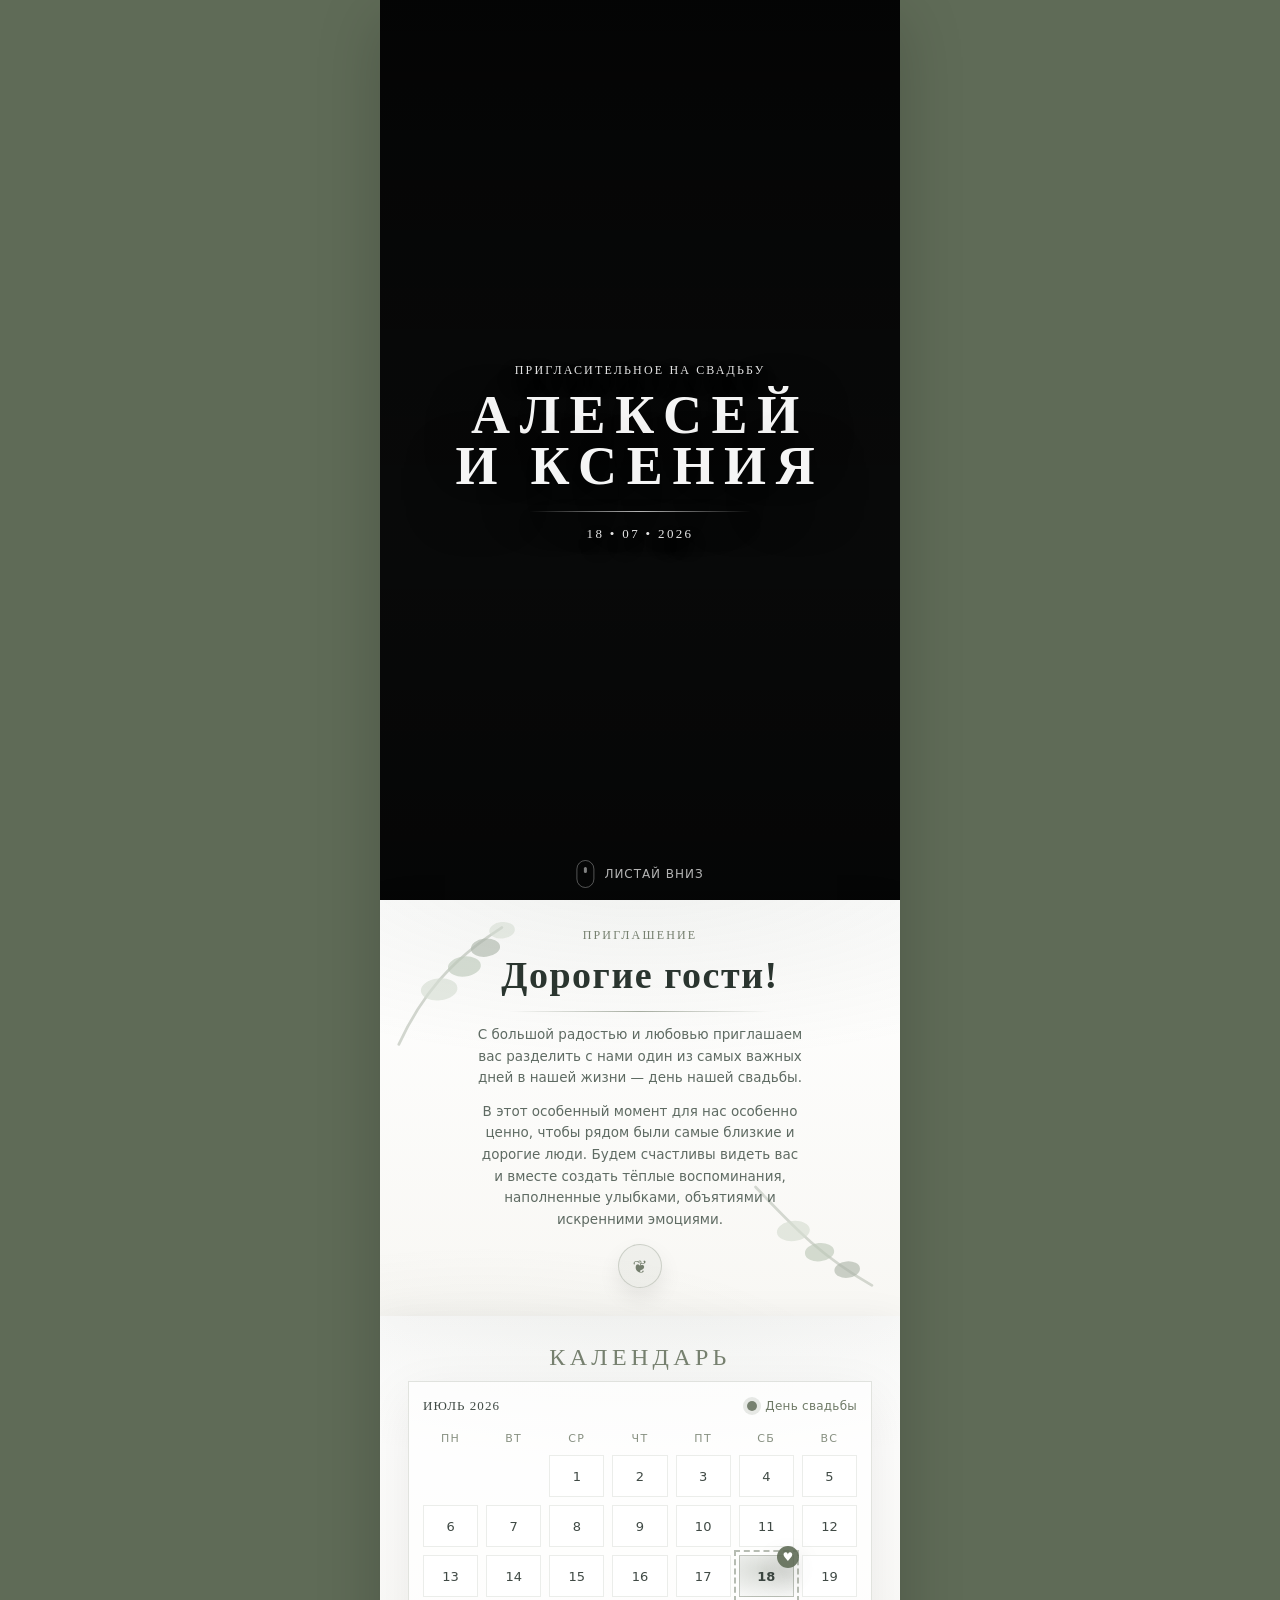
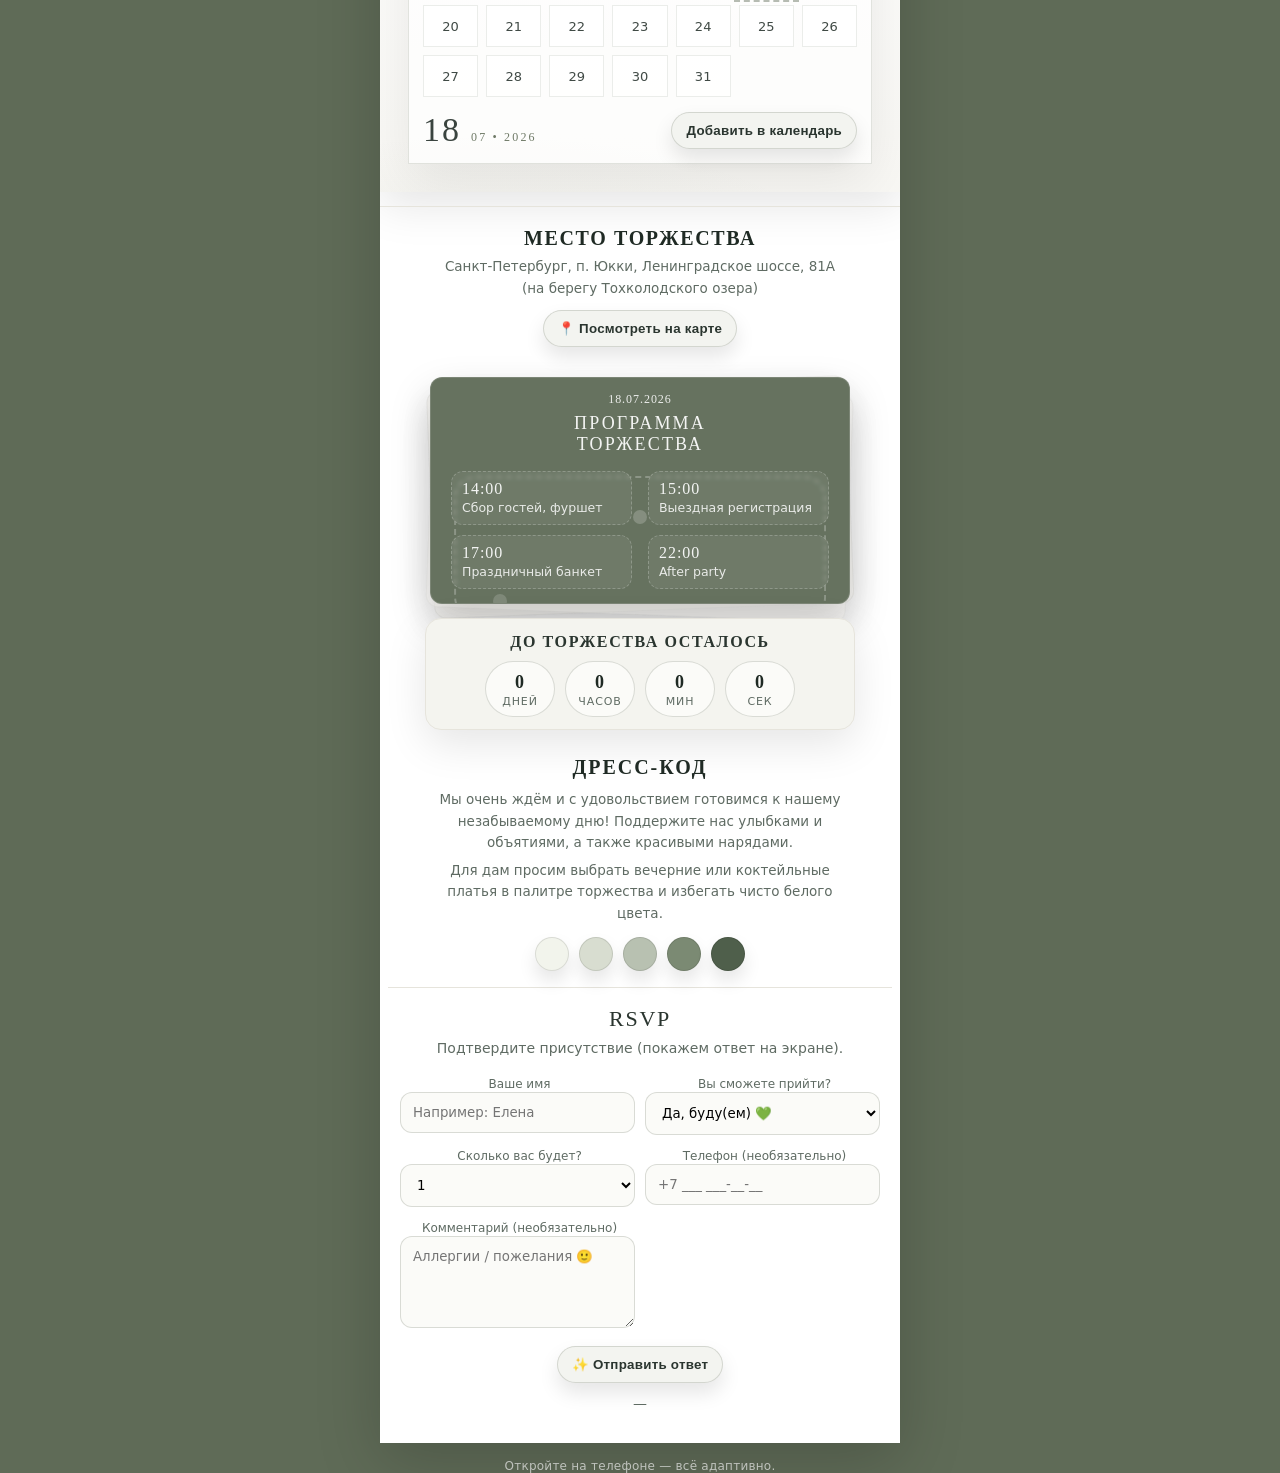
==== commit 4f2347f9: "обновил сайт8" ====
--- a/index.html
+++ b/index.html
@@ -39,6 +39,7 @@
         </section>
 
 
+        <!-- Блок с текстом -->
         <section class="invite-card" id="inviteTextBlock">
           <!-- декор -->
           <svg class="invite-decor tl" viewBox="0 0 240 240" aria-hidden="true">
@@ -81,6 +82,51 @@
             </div>
           </div>
         </section>
+
+
+        <!-- ====== КАЛЕНДАРЬ (вставь после блока приглашения) ====== -->
+        <section class="cal-card" id="calendar">
+          <div class="cal-inner">
+            <p class="cal-kicker">КАЛЕНДАРЬ</p>
+
+            <div class="cal-wrap" aria-label="Календарь">
+              <header class="cal-head">
+                <div class="cal-month" id="calMonth">Июль 2026</div>
+                <div class="cal-note">
+                  <span class="cal-dot" aria-hidden="true"></span>
+                  <span>День свадьбы</span>
+                </div>
+              </header>
+
+              <div class="cal-grid" role="grid" aria-label="Сетка календаря">
+                <!-- дни недели -->
+                <div class="cal-dow">ПН</div>
+                <div class="cal-dow">ВТ</div>
+                <div class="cal-dow">СР</div>
+                <div class="cal-dow">ЧТ</div>
+                <div class="cal-dow">ПТ</div>
+                <div class="cal-dow">СБ</div>
+                <div class="cal-dow">ВС</div>
+
+                <!-- сюда JS вставит числа -->
+                <div class="cal-days" id="calDays" aria-live="polite"></div>
+              </div>
+
+              <div class="cal-footer">
+                <div class="cal-datebig">
+                  <span class="cal-datebig-day" id="calBigDay">18</span>
+                  <span class="cal-datebig-rest" id="calBigRest">07 • 2026</span>
+                </div>
+
+                <button class="cal-btn" type="button" id="addToCal">
+                  Добавить в календарь
+                </button>
+              </div>
+            </div>
+          </div>
+        </section>
+
+
 
 
         <div class="section place">
@@ -321,6 +367,131 @@
       e.target.reset();
     });
   </script>
+
+
+
+  <script>
+    /* ====== ЛОГИКА КАЛЕНДАРЯ ======
+       Привязано к дате свадьбы. Поставь нужную дату в WEDDING_ISO.
+    */
+    const WEDDING_ISO = "2026-07-18T14:00:00"; // <- дата свадьбы (ISO)
+    const wedding = new Date(WEDDING_ISO);
+
+    // русские названия месяцев
+    const MONTHS_RU = [
+      "Январь", "Февраль", "Март", "Апрель", "Май", "Июнь",
+      "Июль", "Август", "Сентябрь", "Октябрь", "Ноябрь", "Декабрь"
+    ];
+
+    // Понедельник = 0
+    function monIndex(jsDay) { // jsDay: 0 вс ... 6 сб
+      return (jsDay + 6) % 7;
+    }
+
+    function renderCalendar(date) {
+      const year = date.getFullYear();
+      const month = date.getMonth(); // 0-11
+      const day = date.getDate();
+
+      // заголовки
+      document.getElementById("calMonth").textContent = `${MONTHS_RU[month]} ${year}`;
+      document.getElementById("calBigDay").textContent = String(day);
+      document.getElementById("calBigRest").textContent =
+        `${String(month + 1).padStart(2, "0")} • ${year}`;
+
+      const daysWrap = document.getElementById("calDays");
+      daysWrap.innerHTML = "";
+
+      const first = new Date(year, month, 1);
+      const last = new Date(year, month + 1, 0);
+      const daysInMonth = last.getDate();
+
+      const startOffset = monIndex(first.getDay()); // сколько пустых клеток слева
+
+      // пустые
+      for (let i = 0; i < startOffset; i++) {
+        const d = document.createElement("div");
+        d.className = "cal-day is-empty";
+        daysWrap.appendChild(d);
+      }
+
+      const now = new Date();
+      for (let n = 1; n <= daysInMonth; n++) {
+        const d = document.createElement("div");
+        d.className = "cal-day";
+        d.textContent = n;
+
+        // отметить "сегодня" (если совпадает месяц/год)
+        if (n === now.getDate() && month === now.getMonth() && year === now.getFullYear()) {
+          d.classList.add("is-today");
+        }
+
+        // отметить день свадьбы
+        if (n === day) {
+          d.classList.add("is-wedding");
+          d.title = "День свадьбы 💚";
+        }
+
+        daysWrap.appendChild(d);
+      }
+
+      // добиваем сетку до полной (красивее)
+      const totalCells = startOffset + daysInMonth;
+      const tail = (7 - (totalCells % 7)) % 7;
+      for (let i = 0; i < tail; i++) {
+        const d = document.createElement("div");
+        d.className = "cal-day is-empty";
+        daysWrap.appendChild(d);
+      }
+    }
+
+    renderCalendar(wedding);
+
+    /* ====== КНОПКА "Добавить в календарь" (ICS) ====== */
+    function pad2(n) { return String(n).padStart(2, "0"); }
+    function toICSDate(dt) {
+      // UTC формат YYYYMMDDTHHMMSSZ
+      const u = new Date(dt.getTime());
+      return (
+        u.getUTCFullYear() +
+        pad2(u.getUTCMonth() + 1) +
+        pad2(u.getUTCDate()) + "T" +
+        pad2(u.getUTCHours()) +
+        pad2(u.getUTCMinutes()) +
+        pad2(u.getUTCSeconds()) + "Z"
+      );
+    }
+
+    document.getElementById("addToCal").addEventListener("click", () => {
+      const start = new Date(WEDDING_ISO);
+      const end = new Date(start.getTime() + 4 * 60 * 60 * 1000); // 4 часа
+
+      const ics =
+        `BEGIN:VCALENDAR
+VERSION:2.0
+PRODID:-//Wedding Invite//RU
+CALSCALE:GREGORIAN
+BEGIN:VEVENT
+UID:${Date.now()}@wedding
+DTSTAMP:${toICSDate(new Date())}
+DTSTART:${toICSDate(start)}
+DTEND:${toICSDate(end)}
+SUMMARY:Свадьба Алексея и Ксении
+DESCRIPTION:Мы будем рады видеть вас на нашей свадьбе!
+END:VEVENT
+END:VCALENDAR`;
+
+      const blob = new Blob([ics], { type: "text/calendar;charset=utf-8" });
+      const url = URL.createObjectURL(blob);
+      const a = document.createElement("a");
+      a.href = url;
+      a.download = "wedding.ics";
+      document.body.appendChild(a);
+      a.click();
+      a.remove();
+      URL.revokeObjectURL(url);
+    });
+  </script>
 </body>
 
 </html>
--- a/style.css
+++ b/style.css
@@ -297,119 +297,373 @@
 
 
 /* ===== Блок приглашения после hero ===== */
-.invite-card{
-  width: min(820px, 92vw);
-  margin: 18px auto 20px;
-  position: relative;
-  background: rgba(255,255,255,.92);
-  border: 1px solid rgba(230,228,220,.9);
-  box-shadow: var(--shadow-soft);
-  border-radius: 22px;
-  overflow: hidden;
+.invite-card {
+    position: relative;
+    box-shadow: var(--shadow-soft);
+    border-radius: 0;
+    overflow: hidden;
 }
 
 /* лёгкая “бумажная” текстура + мягкий свет */
-.invite-card::before{
-  content:"";
-  position:absolute;
-  inset:0;
-  background:
-    radial-gradient(900px 340px at 50% -10%, rgba(95,107,87,.10), transparent 60%),
-    radial-gradient(700px 280px at 20% 120%, rgba(95,107,87,.07), transparent 55%),
-    linear-gradient(180deg, rgba(255,255,255,.86), rgba(247,246,242,.88));
-  pointer-events:none;
-}
-
-.invite-inner{
-  position: relative;
-  z-index: 1;
-  padding: clamp(18px, 3vw, 28px) clamp(16px, 3vw, 30px);
-  text-align: center;
+.invite-card::before {
+    content: "";
+    position: absolute;
+    inset: 0;
+    background:
+        radial-gradient(900px 340px at 50% -10%, rgba(95, 107, 87, .10), transparent 60%),
+        radial-gradient(700px 280px at 20% 120%, rgba(95, 107, 87, .07), transparent 55%),
+        linear-gradient(180deg, rgba(255, 255, 255, .86), rgba(247, 246, 242, .88));
+    pointer-events: none;
+}
+
+.invite-inner {
+    position: relative;
+    z-index: 1;
+    padding: clamp(18px, 3vw, 28px) clamp(16px, 3vw, 30px);
+    text-align: center;
 }
 
 /* декоративные листики */
-.invite-decor{
-  position:absolute;
-  width: 220px;
-  opacity: .55;
-  pointer-events:none;
-  filter: saturate(.95);
-}
-
-.invite-decor.tl{
-  top: -28px;
-  left: -24px;
-  transform: rotate(-6deg);
-}
-.invite-decor.br{
-  bottom: -30px;
-  right: -26px;
-  transform: rotate(-6deg);
-}
-
-.invite-kicker{
-  margin: 0 0 10px;
-  font-family: var(--serif);
-  text-transform: uppercase;
-  letter-spacing: .18em;
-  font-size: 12px;
-  color: rgba(95,107,87,.85);
-}
-
-.invite-title{
-  margin: 0;
-  font-family: var(--serif);
-  font-size: clamp(26px, 4vw, 38px);
-  letter-spacing: .04em;
-  color: #2a352f;
-}
-
-.invite-divider{
-  width: min(260px, 62vw);
-  height: 1px;
-  margin: 14px auto 12px;
-  background: linear-gradient(90deg, transparent, rgba(95,107,87,.55), transparent);
-}
-
-.invite-text{
-  margin: 0 auto;
-  max-width: 62ch;
-  color: rgba(31,42,36,.78);
-  font-size: 15px;
-  line-height: 1.75;
-  text-align: center;
-}
-
-.invite-text p{
-  margin: 0 0 12px;
-}
-
-.invite-sign{
-  margin-top: 10px;
-  display:flex;
-  justify-content:center;
-}
-
-.invite-heart{
-  width: 44px;
-  height: 44px;
-  display:grid;
-  place-items:center;
-  border-radius: 999px;
-  border: 1px solid rgba(95,107,87,.25);
-  background: rgba(95,107,87,.06);
-  color: rgba(95,107,87,.85);
-  box-shadow: 0 10px 22px rgba(0,0,0,.08);
-  font-size: 18px;
+.invite-decor {
+    position: absolute;
+    width: 220px;
+    opacity: .55;
+    pointer-events: none;
+    filter: saturate(.95);
+}
+
+.invite-decor.tl {
+    top: -28px;
+    left: -24px;
+    transform: rotate(-6deg);
+}
+
+.invite-decor.br {
+    bottom: -30px;
+    right: -26px;
+    transform: rotate(-6deg);
+}
+
+.invite-kicker {
+    margin: 0 0 10px;
+    font-family: var(--serif);
+    text-transform: uppercase;
+    letter-spacing: .18em;
+    font-size: 12px;
+    color: rgba(95, 107, 87, .85);
+}
+
+.invite-title {
+    margin: 0;
+    font-family: var(--serif);
+    font-size: clamp(26px, 4vw, 38px);
+    letter-spacing: .04em;
+    color: #2a352f;
+}
+
+.invite-divider {
+    width: min(260px, 62vw);
+    height: 1px;
+    margin: 14px auto 12px;
+    background: linear-gradient(90deg, transparent, rgba(95, 107, 87, .55), transparent);
+}
+
+.invite-text {
+    margin: 0 auto;
+    max-width: 62ch;
+    color: rgba(31, 42, 36, .78);
+    font-size: 15px;
+    line-height: 1.75;
+    text-align: center;
+}
+
+.invite-text p {
+    margin: 0 0 12px;
+}
+
+.invite-sign {
+    margin-top: 10px;
+    display: flex;
+    justify-content: center;
+}
+
+.invite-heart {
+    width: 44px;
+    height: 44px;
+    display: grid;
+    place-items: center;
+    border-radius: 999px;
+    border: 1px solid rgba(95, 107, 87, .25);
+    background: rgba(95, 107, 87, .06);
+    color: rgba(95, 107, 87, .85);
+    box-shadow: 0 10px 22px rgba(0, 0, 0, .08);
+    font-size: 18px;
 }
 
 /* мобилки — декор чуть меньше, чтобы не мешал */
-@media (max-width: 520px){
-  .invite-decor{ width: 180px; opacity: .50; }
-  .invite-text{ font-size: 14.5px; line-height: 1.7; }
-}
-
-
+@media (max-width: 520px) {
+    .invite-decor {
+        width: 180px;
+        opacity: .50;
+    }
+
+    .invite-text {
+        font-size: 14.5px;
+        line-height: 1.7;
+    }
+}
+
+
+
+
+/* ====== КАЛЕНДАРЬ — стиль в твоей палитре ====== */
+.cal-card {
+    position: relative;
+    box-shadow: var(--shadow-soft);
+    border-radius: 0;
+    /* без скруглений, как ты просила */
+    overflow: hidden;
+}
+
+.cal-card::before {
+    content: "";
+    position: absolute;
+    inset: 0;
+    background:
+        radial-gradient(900px 340px at 50% -10%, rgba(95, 107, 87, .10), transparent 60%),
+        radial-gradient(700px 280px at 20% 120%, rgba(95, 107, 87, .07), transparent 55%),
+        linear-gradient(180deg, rgba(255, 255, 255, .86), rgba(247, 246, 242, .88));
+    pointer-events: none;
+}
+
+.cal-inner {
+    position: relative;
+    z-index: 1;
+    padding: clamp(18px, 3vw, 28px);
+    text-align: center;
+}
+
+.cal-kicker {
+    margin: 0 0 10px;
+    font-family: var(--serif);
+    text-transform: uppercase;
+    letter-spacing: .18em;
+    font-size: 24px;
+    color: rgba(95, 107, 87, .85);
+}
+
+.cal-title {
+    margin: 0 0 14px;
+    font-family: var(--serif);
+    font-size: clamp(22px, 4.4vw, 36px);
+    letter-spacing: .03em;
+    color: #2a352f;
+    line-height: 1.05;
+}
+
+.cal-wrap {
+    margin: 0 auto;
+    width: min(560px, 100%);
+    background: rgba(255, 255, 255, .65);
+    border: 1px solid rgba(95, 107, 87, .18);
+    box-shadow: 0 18px 50px rgba(0, 0, 0, .08);
+    padding: 16px 14px 14px;
+}
+
+.cal-head {
+    display: flex;
+    justify-content: space-between;
+    align-items: center;
+    gap: 12px;
+    margin-bottom: 12px;
+}
+
+.cal-month {
+    font-family: var(--serif);
+    letter-spacing: .08em;
+    text-transform: uppercase;
+    font-size: 13px;
+    color: rgba(31, 42, 36, .85);
+}
+
+.cal-note {
+    display: flex;
+    align-items: center;
+    gap: 8px;
+    font-size: 12px;
+    color: rgba(95, 107, 87, .90);
+    letter-spacing: .02em;
+}
+
+.cal-dot {
+    width: 10px;
+    height: 10px;
+    border-radius: 999px;
+    background: rgba(95, 107, 87, .85);
+    box-shadow: 0 0 0 4px rgba(95, 107, 87, .14);
+}
+
+.cal-grid {
+    display: grid;
+    grid-template-columns: repeat(7, 1fr);
+    gap: 8px;
+}
+
+.cal-dow {
+    font-size: 11px;
+    letter-spacing: .12em;
+    text-transform: uppercase;
+    color: rgba(95, 107, 87, .75);
+    padding: 6px 0 2px;
+}
+
+.cal-days {
+    grid-column: 1 / -1;
+    display: grid;
+    grid-template-columns: repeat(7, 1fr);
+    gap: 8px;
+}
+
+.cal-day {
+    height: 42px;
+    display: grid;
+    place-items: center;
+    border: 1px solid rgba(95, 107, 87, .12);
+    background: rgba(255, 255, 255, .70);
+    color: rgba(31, 42, 36, .85);
+    font-size: 13px;
+    position: relative;
+}
+
+.cal-day.is-empty {
+    border-color: transparent;
+    background: transparent;
+}
+
+.cal-day.is-today {
+    outline: 2px solid rgba(95, 107, 87, .25);
+    outline-offset: 2px;
+}
+
+/* ===== отметка дня свадьбы ===== */
+.cal-day.is-wedding {
+    border-color: rgba(95, 107, 87, .35);
+    background:
+        radial-gradient(120px 60px at 50% 35%, rgba(95, 107, 87, .25), transparent 60%),
+        rgba(255, 255, 255, .72);
+    font-weight: 800;
+}
+
+.cal-day.is-wedding::after {
+    content: "";
+    position: absolute;
+    inset: -6px;
+    border: 2px dashed rgba(95, 107, 87, .45);
+    pointer-events: none;
+}
+
+.cal-day.is-wedding::before {
+    content: "♥";
+    position: absolute;
+    top: -10px;
+    right: -6px;
+    width: 22px;
+    height: 22px;
+    display: grid;
+    place-items: center;
+    border-radius: 999px;
+    background: rgba(95, 107, 87, .90);
+    color: #fff;
+    font-size: 12px;
+    box-shadow: 0 12px 24px rgba(0, 0, 0, .18);
+}
+
+/* нижняя часть */
+.cal-footer {
+    display: flex;
+    justify-content: space-between;
+    align-items: center;
+    gap: 12px;
+    margin-top: 14px;
+    flex-wrap: wrap;
+}
+
+.cal-datebig {
+    display: flex;
+    align-items: baseline;
+    gap: 10px;
+    color: rgba(31, 42, 36, .88);
+}
+
+.cal-datebig-day {
+    font-family: var(--serif);
+    font-size: 34px;
+    letter-spacing: .06em;
+}
+
+.cal-datebig-rest {
+    font-family: var(--serif);
+    letter-spacing: .18em;
+    text-transform: uppercase;
+    font-size: 12px;
+    color: rgba(95, 107, 87, .90);
+}
+
+.cal-btn {
+    border: 1px solid rgba(95, 107, 87, .22);
+    background: #f3f4f0;
+    color: #2a352f;
+    padding: 10px 14px;
+    border-radius: 999px;
+    cursor: pointer;
+    font-weight: 700;
+    letter-spacing: .02em;
+    box-shadow: 0 10px 20px rgba(0, 0, 0, .10);
+}
+
+.cal-btn:active {
+    transform: translateY(1px);
+}
+
+.cal-decor {
+    position: absolute;
+    width: 210px;
+    opacity: .45;
+    pointer-events: none;
+    filter: saturate(.95);
+}
+
+.cal-decor.tl {
+    top: -26px;
+    left: -18px;
+    transform: rotate(-6deg);
+}
+
+.cal-decor.br {
+    bottom: -26px;
+    right: -18px;
+    transform: rotate(-6deg);
+}
+
+@media (max-width: 520px) {
+    .cal-decor {
+        width: 170px;
+        opacity: .40;
+    }
+
+    .cal-head {
+        flex-direction: column;
+        gap: 6px;
+    }
+
+    .cal-day {
+        height: 38px;
+    }
+
+    .cal-footer {
+        justify-content: center;
+    }
+}
 
 
 
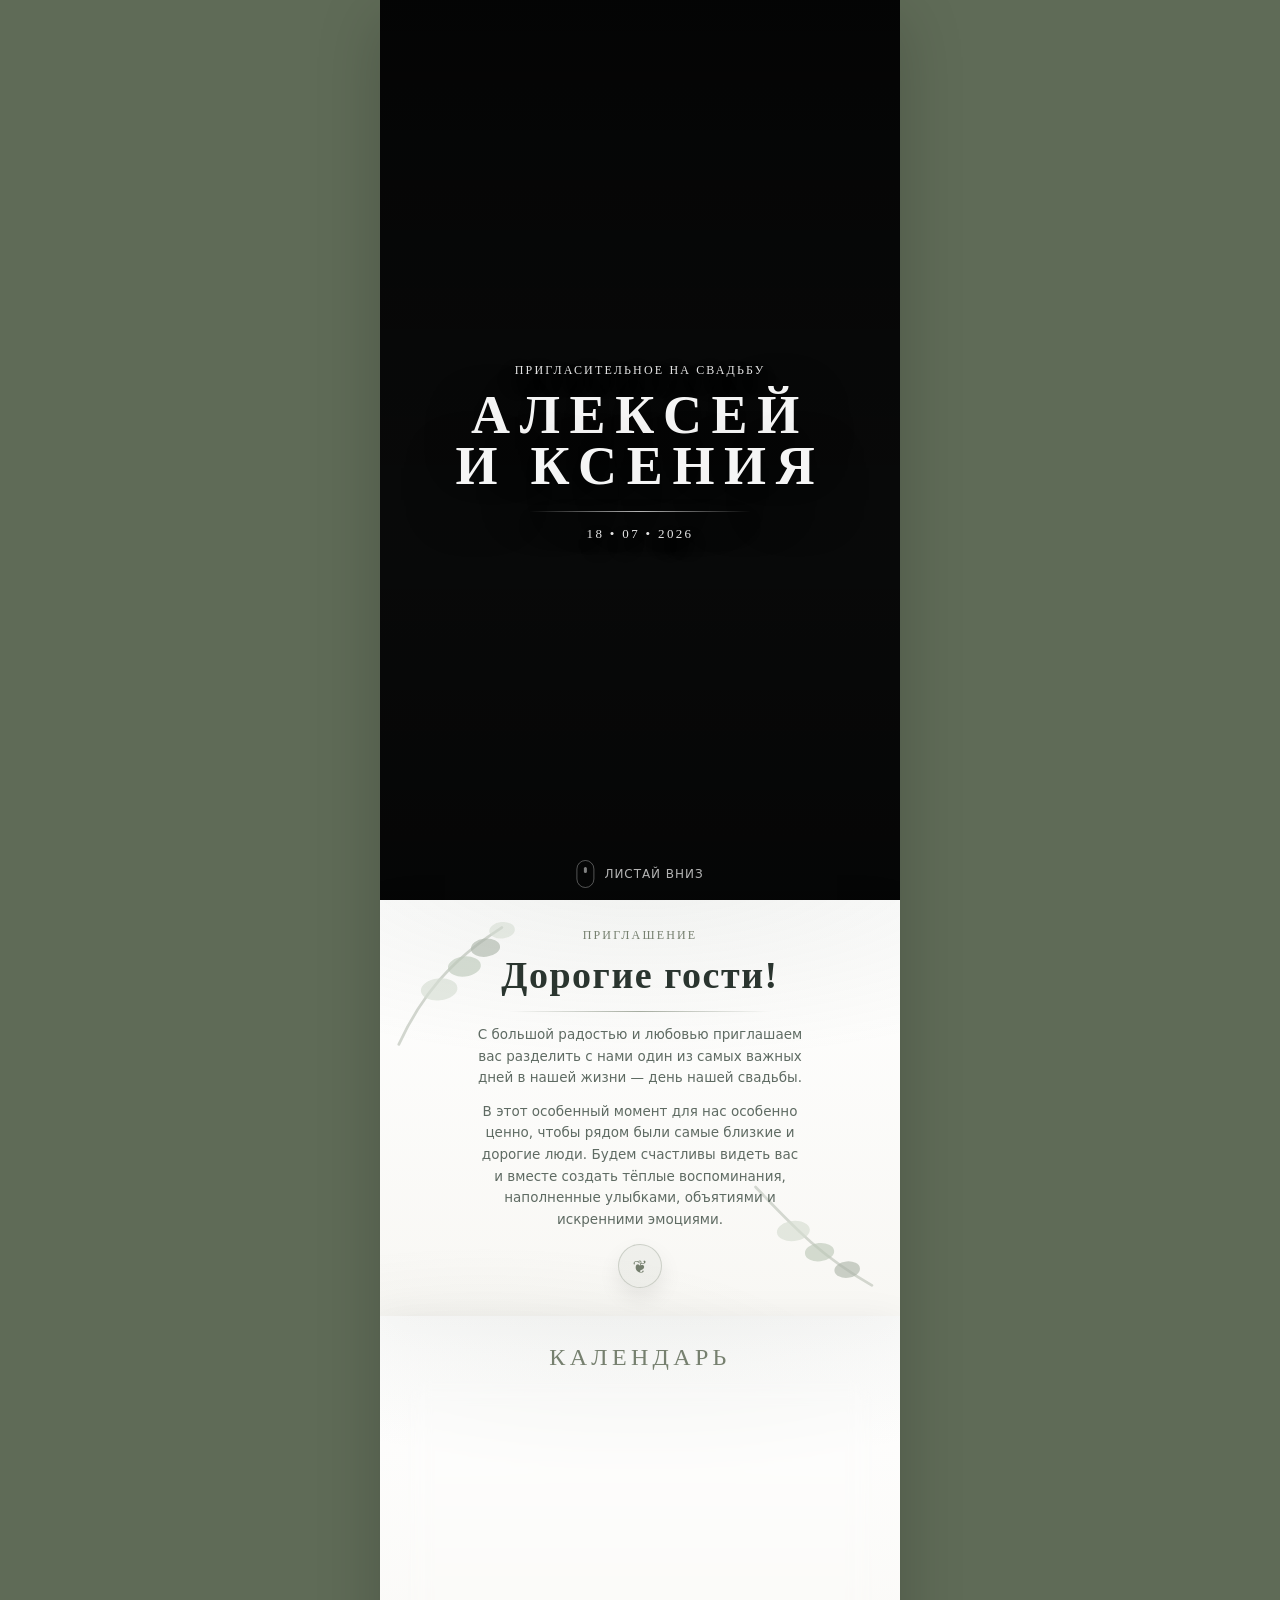
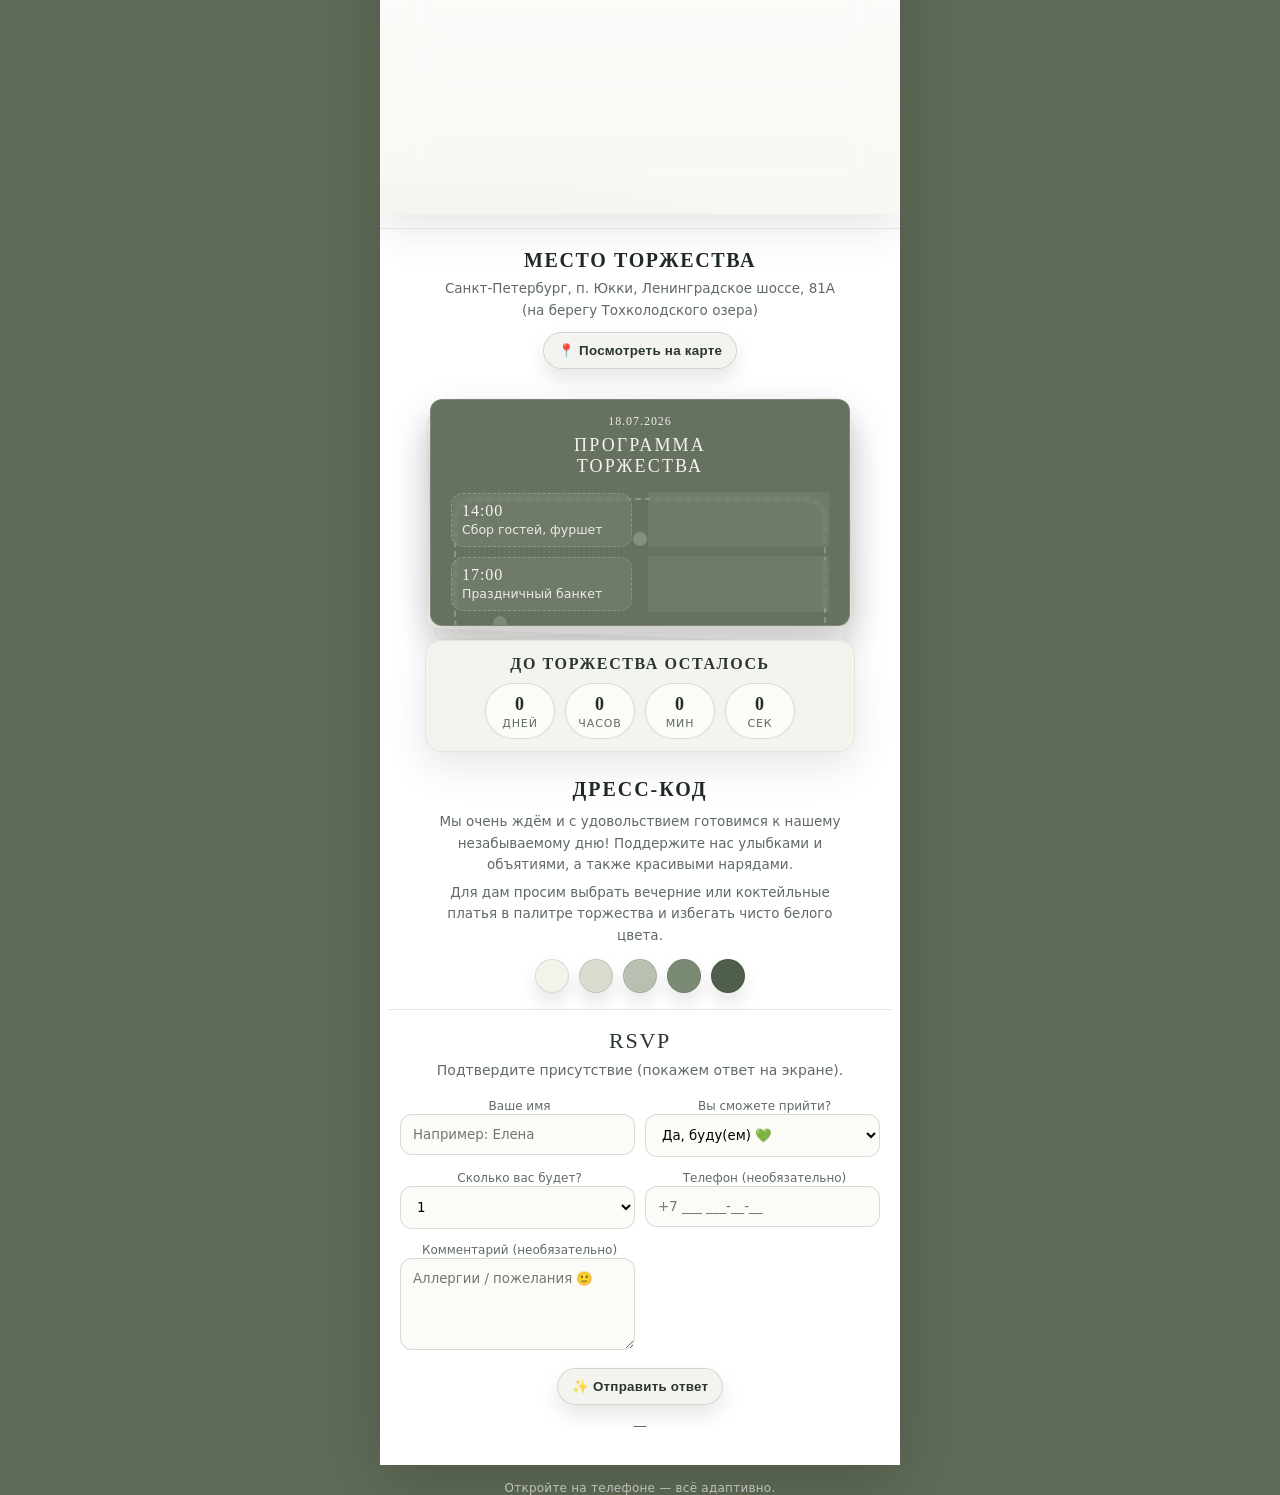
==== commit 779d2945: "обновил сайт9" ====
--- a/index.html
+++ b/index.html
@@ -117,10 +117,6 @@
                   <span class="cal-datebig-day" id="calBigDay">18</span>
                   <span class="cal-datebig-rest" id="calBigRest">07 • 2026</span>
                 </div>
-
-                <button class="cal-btn" type="button" id="addToCal">
-                  Добавить в календарь
-                </button>
               </div>
             </div>
           </div>
@@ -462,35 +458,7 @@
       );
     }
 
-    document.getElementById("addToCal").addEventListener("click", () => {
-      const start = new Date(WEDDING_ISO);
-      const end = new Date(start.getTime() + 4 * 60 * 60 * 1000); // 4 часа
-
-      const ics =
-        `BEGIN:VCALENDAR
-VERSION:2.0
-PRODID:-//Wedding Invite//RU
-CALSCALE:GREGORIAN
-BEGIN:VEVENT
-UID:${Date.now()}@wedding
-DTSTAMP:${toICSDate(new Date())}
-DTSTART:${toICSDate(start)}
-DTEND:${toICSDate(end)}
-SUMMARY:Свадьба Алексея и Ксении
-DESCRIPTION:Мы будем рады видеть вас на нашей свадьбе!
-END:VEVENT
-END:VCALENDAR`;
-
-      const blob = new Blob([ics], { type: "text/calendar;charset=utf-8" });
-      const url = URL.createObjectURL(blob);
-      const a = document.createElement("a");
-      a.href = url;
-      a.download = "wedding.ics";
-      document.body.appendChild(a);
-      a.click();
-      a.remove();
-      URL.revokeObjectURL(url);
-    });
+    
   </script>
 </body>
 
--- a/style.css
+++ b/style.css
@@ -464,10 +464,19 @@
 .cal-wrap {
     margin: 0 auto;
     width: min(560px, 100%);
-    background: rgba(255, 255, 255, .65);
-    border: 1px solid rgba(95, 107, 87, .18);
-    box-shadow: 0 18px 50px rgba(0, 0, 0, .08);
-    padding: 16px 14px 14px;
+
+    background: rgba(255, 255, 255, .55);
+    border: 1px solid rgba(95, 107, 87, .14);
+
+    border-radius: 24px;
+    /* мягкие края */
+    backdrop-filter: blur(10px);
+
+    box-shadow:
+        0 30px 60px rgba(0, 0, 0, .06),
+        0 6px 18px rgba(0, 0, 0, .04);
+
+    padding: 20px 18px 18px;
 }
 
 .cal-head {
@@ -475,7 +484,8 @@
     justify-content: space-between;
     align-items: center;
     gap: 12px;
-    margin-bottom: 12px;
+    margin-bottom: 16px;
+
 }
 
 .cal-month {
@@ -503,18 +513,20 @@
     box-shadow: 0 0 0 4px rgba(95, 107, 87, .14);
 }
 
+
 .cal-grid {
     display: grid;
     grid-template-columns: repeat(7, 1fr);
-    gap: 8px;
+    gap: 12px;
+    /* было 8 — теперь воздушно */
 }
 
 .cal-dow {
     font-size: 11px;
-    letter-spacing: .12em;
-    text-transform: uppercase;
-    color: rgba(95, 107, 87, .75);
-    padding: 6px 0 2px;
+    letter-spacing: .18em;
+    text-transform: uppercase;
+    color: rgba(95, 107, 87, .55);
+    padding: 6px 0 4px;
 }
 
 .cal-days {
@@ -529,7 +541,7 @@
     display: grid;
     place-items: center;
     border: 1px solid rgba(95, 107, 87, .12);
-    background: rgba(255, 255, 255, .70);
+
     color: rgba(31, 42, 36, .85);
     font-size: 13px;
     position: relative;
@@ -538,6 +550,7 @@
 .cal-day.is-empty {
     border-color: transparent;
     background: transparent;
+    box-shadow: none;
 }
 
 .cal-day.is-today {
@@ -548,44 +561,48 @@
 /* ===== отметка дня свадьбы ===== */
 .cal-day.is-wedding {
     border-color: rgba(95, 107, 87, .35);
-    background:
-        radial-gradient(120px 60px at 50% 35%, rgba(95, 107, 87, .25), transparent 60%),
-        rgba(255, 255, 255, .72);
     font-weight: 800;
 }
 
 .cal-day.is-wedding::after {
     content: "";
     position: absolute;
-    inset: -6px;
-    border: 2px dashed rgba(95, 107, 87, .45);
+    inset: -4px;
+
+    border-radius: 18px;
+    border: 1.5px dashed rgba(95, 107, 87, .40);
+
     pointer-events: none;
 }
 
 .cal-day.is-wedding::before {
     content: "♥";
     position: absolute;
-    top: -10px;
-    right: -6px;
-    width: 22px;
-    height: 22px;
+    top: -8px;
+    right: -4px;
+
+    width: 20px;
+    height: 20px;
+
     display: grid;
     place-items: center;
+
     border-radius: 999px;
-    background: rgba(95, 107, 87, .90);
+
+    background: rgba(95, 107, 87, .92);
     color: #fff;
-    font-size: 12px;
-    box-shadow: 0 12px 24px rgba(0, 0, 0, .18);
+    font-size: 11px;
+
+    box-shadow: 0 8px 18px rgba(0, 0, 0, .18);
 }
 
 /* нижняя часть */
 .cal-footer {
     display: flex;
-    justify-content: space-between;
+    justify-content: flex-end;
+    /* 👉 прижать вправо */
     align-items: center;
-    gap: 12px;
-    margin-top: 14px;
-    flex-wrap: wrap;
+    margin-top: 18px;
 }
 
 .cal-datebig {
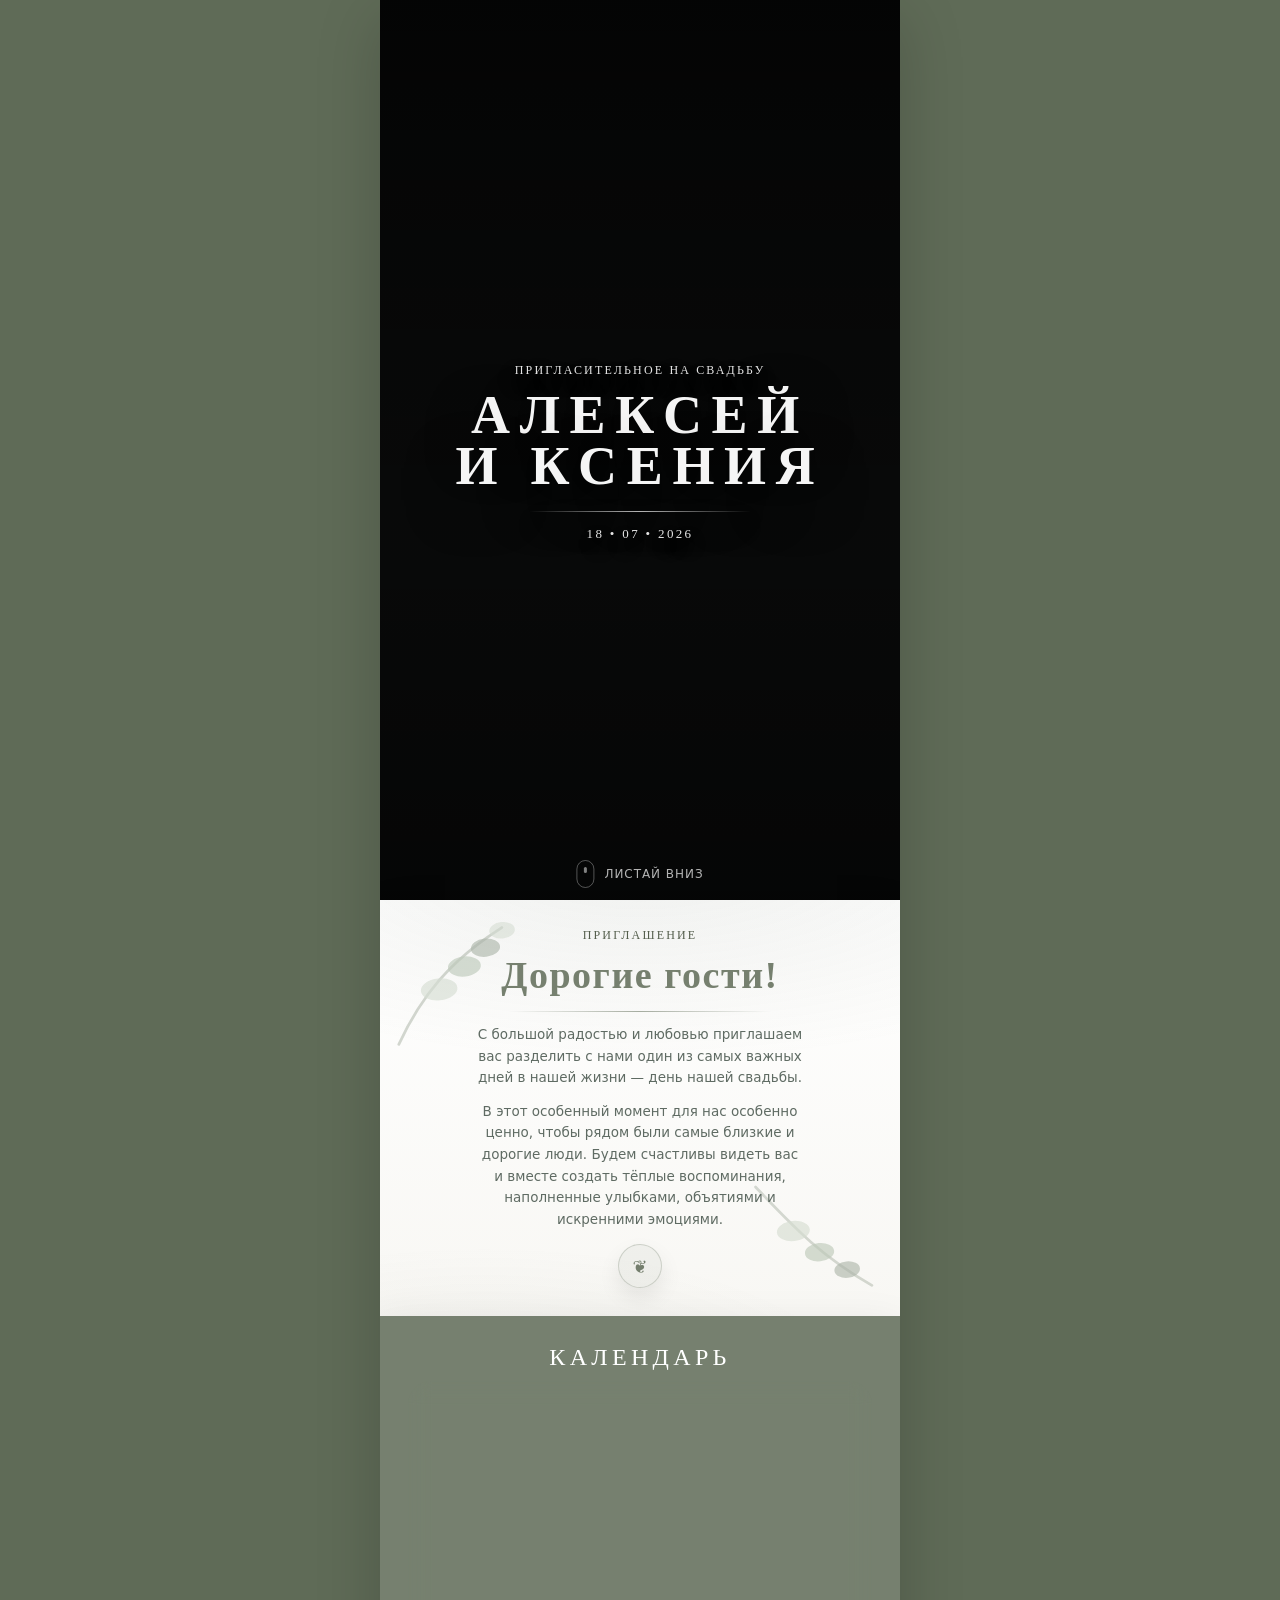
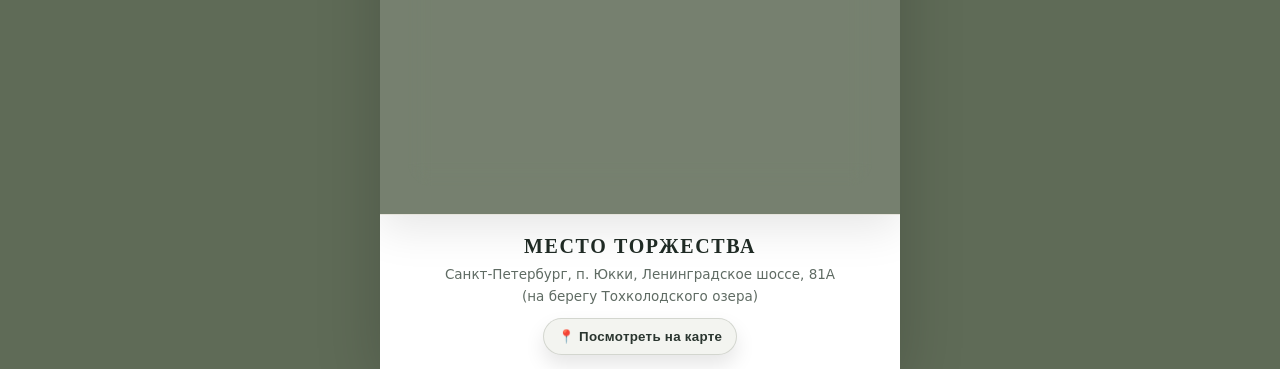
==== commit 0ed79bd2: "обновил сайт10" ====
--- a/index.html
+++ b/index.html
@@ -133,115 +133,8 @@
           </p>
           <button class="btn" id="openMap" type="button">📍 Посмотреть на карте</button>
         </div>
-
-        <div class="section">
-          <div class="paper-stack">
-            <div class="sheet s2"></div>
-            <div class="sheet s3"></div>
-
-            <div class="program">
-              <div class="p-date" id="programDate">18.07.2026</div>
-              <div class="p-title">Программа<br>торжества</div>
-
-              <div class="program-grid">
-                <div class="slot">
-                  <div class="time" id="t1">14:00</div>
-                  <div class="txt" id="d1txt">Сбор гостей, фуршет</div>
-                </div>
-                <div class="slot">
-                  <div class="time" id="t2">15:00</div>
-                  <div class="txt" id="d2txt">Выездная регистрация</div>
-                </div>
-                <div class="slot">
-                  <div class="time" id="t3">17:00</div>
-                  <div class="txt" id="d3txt">Праздничный банкет</div>
-                </div>
-                <div class="slot">
-                  <div class="time" id="t4">22:00</div>
-                  <div class="txt" id="d4txt">After party</div>
-                </div>
-              </div>
-            </div>
-          </div>
-
-          <div class="countdown fade-in d3">
-            <h3>До торжества осталось</h3>
-            <div class="timer">
-              <div class="bubble"><b id="dd">0</b><span>дней</span></div>
-              <div class="bubble"><b id="hh">0</b><span>часов</span></div>
-              <div class="bubble"><b id="mm">0</b><span>мин</span></div>
-              <div class="bubble"><b id="ss">0</b><span>сек</span></div>
-            </div>
-          </div>
-
-          <div class="dress fade-in d4">
-            <h3>Дресс-код</h3>
-            <p>
-              Мы очень ждём и с удовольствием готовимся к нашему незабываемому дню!
-              Поддержите нас улыбками и объятиями, а также красивыми нарядами.
-            </p>
-            <p style="margin-top:-6px">
-              Для дам просим выбрать вечерние или коктейльные платья в палитре торжества
-              и избегать чисто белого цвета.
-            </p>
-
-            <div class="palette" aria-label="Палитра дресс-кода">
-              <div class="sw" style="background:#f2f4ec"></div>
-              <div class="sw" style="background:#d8ddd0"></div>
-              <div class="sw" style="background:#b8c1b1"></div>
-              <div class="sw" style="background:#7b8a73"></div>
-              <div class="sw" style="background:#4f5f4b"></div>
-            </div>
-          </div>
-
-          <div class="rsvp" id="rsvp">
-            <div class="card-title" style="margin-bottom:6px">RSVP</div>
-            <div class="sub">Подтвердите присутствие (покажем ответ на экране).</div>
-
-            <form id="form">
-              <div>
-                <label for="guest">Ваше имя</label>
-                <input id="guest" required placeholder="Например: Елена" />
-              </div>
-              <div>
-                <label for="att">Вы сможете прийти?</label>
-                <select id="att">
-                  <option value="Да, буду(ем) 💚" selected>Да, буду(ем) 💚</option>
-                  <option value="Под вопросом">Под вопросом</option>
-                  <option value="К сожалению, не смогу">К сожалению, не смогу</option>
-                </select>
-              </div>
-              <div>
-                <label for="count">Сколько вас будет?</label>
-                <select id="count">
-                  <option>1</option>
-                  <option>2</option>
-                  <option>3</option>
-                  <option>4</option>
-                </select>
-              </div>
-              <div>
-                <label for="phone">Телефон (необязательно)</label>
-                <input id="phone" placeholder="+7 ___ ___-__-__" inputmode="tel" />
-              </div>
-
-              <div>
-                <label for="note">Комментарий (необязательно)</label>
-                <textarea id="note" placeholder="Аллергии / пожелания 🙂"></textarea>
-              </div>
-
-              <div class="send">
-                <button class="btn" type="submit">✨ Отправить ответ</button>
-              </div>
-            </form>
-
-            <p class="sub" id="status" style="margin-top:10px">—</p>
-          </div>
-        </div>
       </section>
     </div>
-
-    <div class="foot">Откройте на телефоне — всё адаптивно.</div>
   </div>
 
   <script>
@@ -281,9 +174,7 @@
     document.getElementById("scrollToInvite").addEventListener("click", () => {
       document.getElementById("invite").scrollIntoView({ behavior: "smooth", block: "start" });
     });
-    document.getElementById("scrollToRsvp").addEventListener("click", () => {
-      document.getElementById("rsvp").scrollIntoView({ behavior: "smooth", block: "start" });
-    });
+
 
     // Подстановка текста ниже
     document.getElementById("names").textContent = DATA.names;
@@ -344,24 +235,7 @@
     tick();
     setInterval(tick, 1000);
 
-    // RSVP (локально)
-    const status = document.getElementById("status");
-    document.getElementById("form").addEventListener("submit", (e) => {
-      e.preventDefault();
-      const name = document.getElementById("guest").value.trim();
-      const att = document.getElementById("att").value;
-      const count = document.getElementById("count").value;
-      const phone = document.getElementById("phone").value.trim();
-      const note = document.getElementById("note").value.trim();
-
-      const msg =
-        `Ответ: ${name} • ${att} • гостей: ${count}` +
-        (phone ? ` • тел: ${phone}` : "") +
-        (note ? ` • комментарий: ${note}` : "");
-
-      status.textContent = msg;
-      e.target.reset();
-    });
+    
   </script>
 
 
--- a/style.css
+++ b/style.css
@@ -350,7 +350,7 @@
     text-transform: uppercase;
     letter-spacing: .18em;
     font-size: 12px;
-    color: rgba(95, 107, 87, .85);
+    color: rgb(84, 94, 76);
 }
 
 .invite-title {
@@ -358,7 +358,7 @@
     font-family: var(--serif);
     font-size: clamp(26px, 4vw, 38px);
     letter-spacing: .04em;
-    color: #2a352f;
+    color: rgba(95, 107, 87, .85);
 }
 
 .invite-divider {
@@ -441,6 +441,7 @@
     z-index: 1;
     padding: clamp(18px, 3vw, 28px);
     text-align: center;
+    background-color: #76806f;
 }
 
 .cal-kicker {
@@ -449,7 +450,7 @@
     text-transform: uppercase;
     letter-spacing: .18em;
     font-size: 24px;
-    color: rgba(95, 107, 87, .85);
+    color: #fff;
 }
 
 .cal-title {
@@ -465,7 +466,7 @@
     margin: 0 auto;
     width: min(560px, 100%);
 
-    background: rgba(255, 255, 255, .55);
+    background: #fff;
     border: 1px solid rgba(95, 107, 87, .14);
 
     border-radius: 24px;
@@ -851,7 +852,6 @@
 }
 
 .place {
-    margin-top: 14px;
     text-align: center;
     padding-top: 10px;
     border-top: 1px solid var(--line);
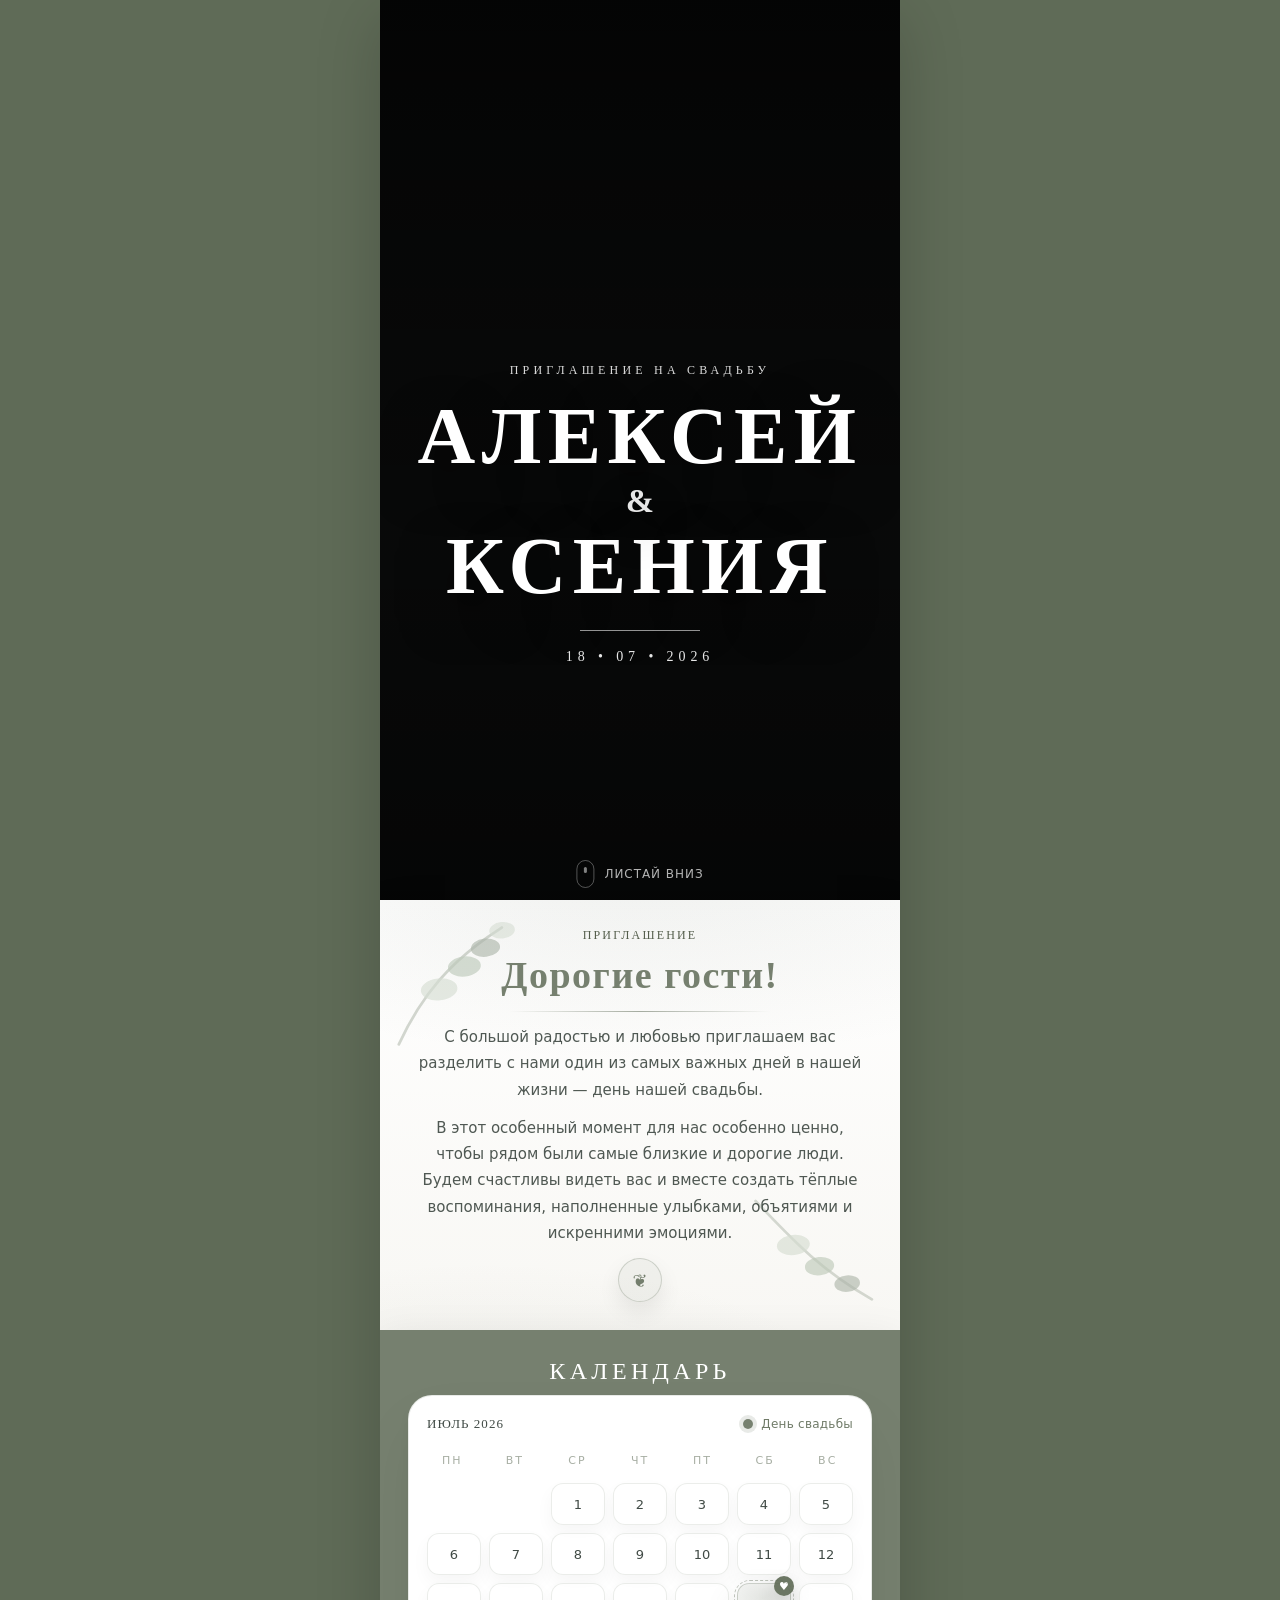
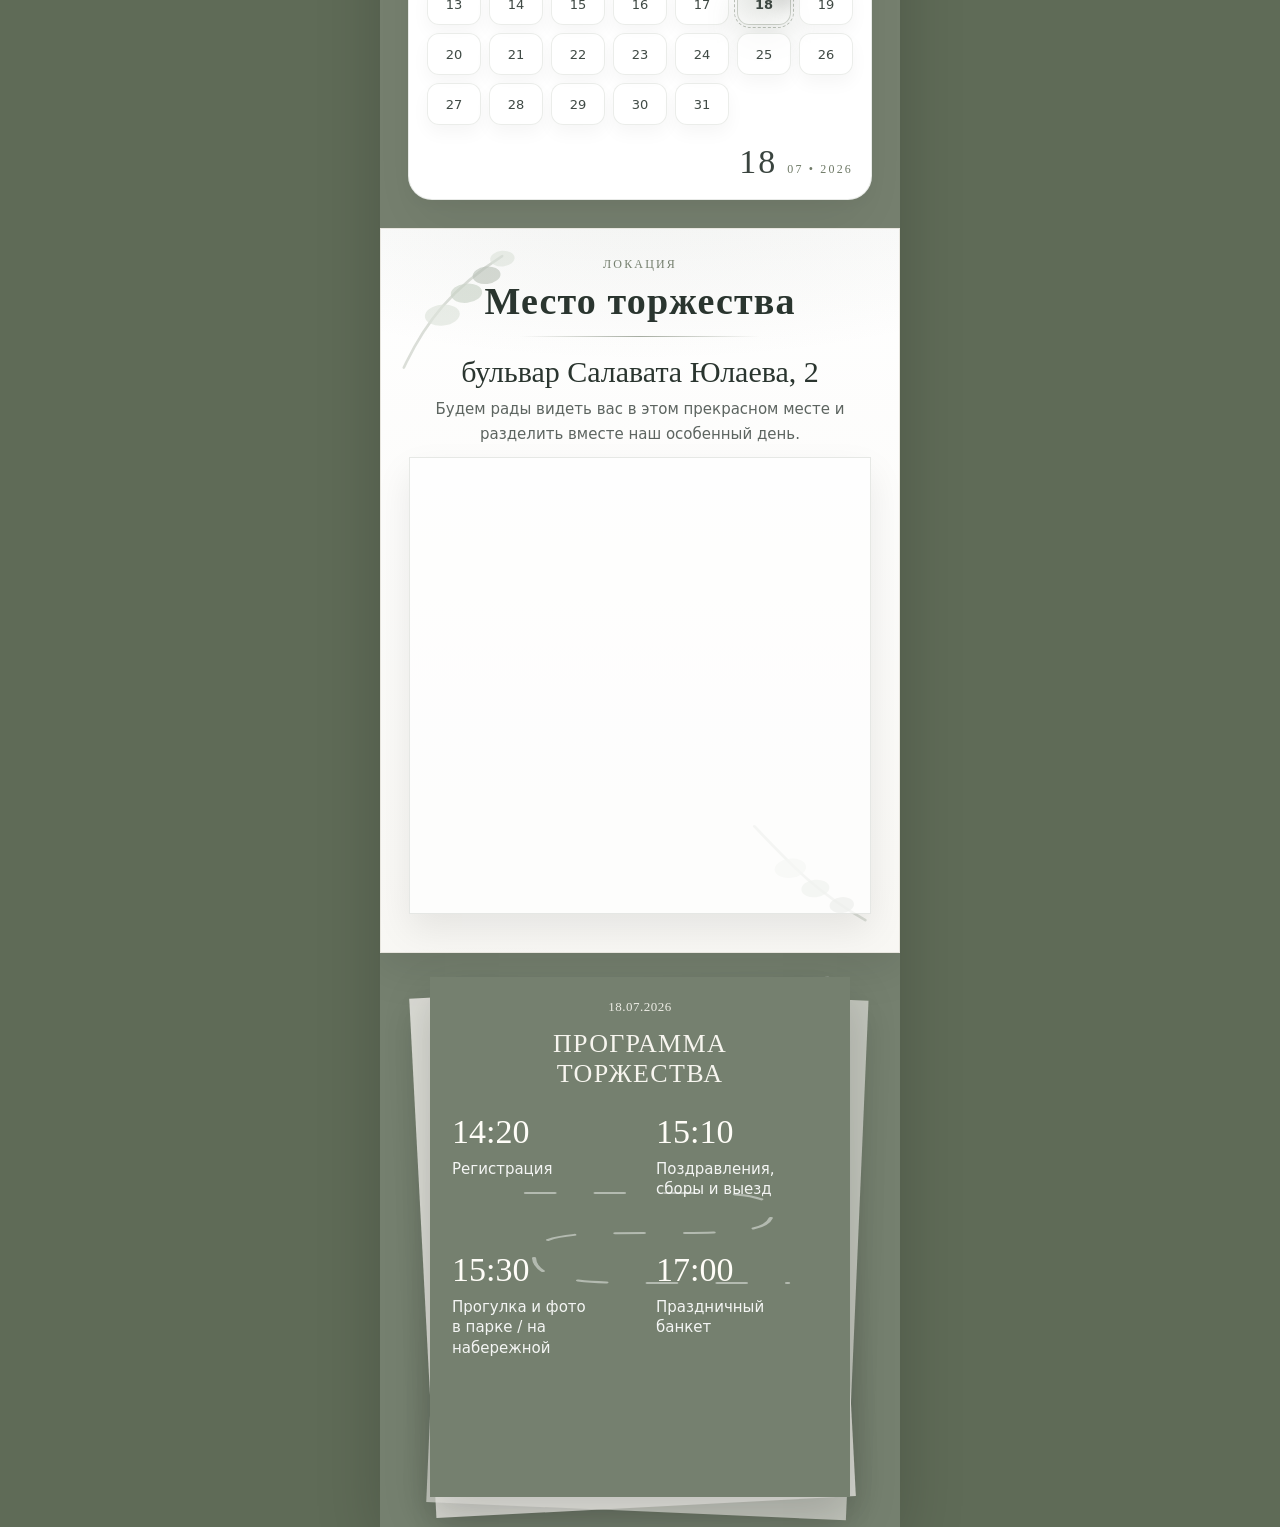
==== commit bdab0311: "готовый проект" ====
--- a/index.html
+++ b/index.html
@@ -18,18 +18,23 @@
         <section class="hero" id="hero">
           <img class="hero__bg" src="img/photo_block-3.png" alt="Алексей и Ксения">
 
+
           <div class="hero__overlay">
-            <p class="hero__kicker" id="heroLabel">ПРИГЛАСИТЕЛЬНОЕ НА СВАДЬБУ</p>
-
-            <h1 class="hero__names" id="heroNames">
-              <span class="n1">АЛЕКСЕЙ</span>
-              <span class="amp">и</span>
-              <span class="n2">КСЕНИЯ</span>
+
+            <p class="hero__invite">приглашение на свадьбу</p>
+
+            <h1 class="hero__names">
+              <span class="name-top">АЛЕКСЕЙ</span>
+
+              <span class="and">&</span>
+
+              <span class="name-bottom">КСЕНИЯ</span>
             </h1>
 
-            <div class="hero__ornament" aria-hidden="true"></div>
-
-            <p class="hero__date" id="heroDate">18 • 07 • 2026</p>
+            <div class="hero-divider"></div>
+
+            <p class="hero__date">18 • 07 • 2026</p>
+
           </div>
 
           <div class="scroll-hint" aria-hidden="true">
@@ -125,214 +130,196 @@
 
 
 
-        <div class="section place">
-          <h3>Место торжества</h3>
-          <p id="place">
-            Санкт-Петербург, п. Юкки, Ленинградское шоссе, 81А<br>
-            (на берегу Тохколодского озера)
-          </p>
-          <button class="btn" id="openMap" type="button">📍 Посмотреть на карте</button>
-        </div>
+        <section class="venue-card" id="venue">
+          <div class="venue-inner">
+            <p class="venue-kicker">ЛОКАЦИЯ</p>
+            <h2 class="venue-title">Место торжества</h2>
+
+            <div class="venue-divider"></div>
+
+            <div class="venue-info">
+
+              <div class="venue-text">
+                <p class="venue-address">бульвар Салавата Юлаева, 2</p>
+                <p class="venue-sub">
+                  Будем рады видеть вас в этом прекрасном месте и разделить вместе наш особенный день.
+                </p>
+              </div>
+            </div>
+
+            <div class="venue-map-wrap">
+              <iframe class="venue-map"
+                src="https://yandex.ru/map-widget/v1/?um=constructor%3Afa5b91c28d39b18e5f9e1854803efb419289134a74e1d3132998e74c2c45b8a1&amp;source=constructor"
+                frameborder="0" loading="lazy">
+              </iframe>
+            </div>
+          </div>
+
+          <!-- декор -->
+          <svg class="venue-decor tl" viewBox="0 0 240 240" aria-hidden="true">
+            <path d="M40 180 C70 130, 105 95, 165 65" stroke="rgba(111,127,105,.55)" stroke-width="3"
+              stroke-linecap="round" fill="none" />
+            <ellipse cx="90" cy="125" rx="20" ry="12" fill="rgba(185,199,179,.65)" />
+            <ellipse cx="120" cy="103" rx="18" ry="11" fill="rgba(142,164,135,.65)" />
+            <ellipse cx="145" cy="85" rx="16" ry="10" fill="rgba(111,127,105,.62)" />
+            <ellipse cx="165" cy="68" rx="14" ry="9" fill="rgba(185,199,179,.58)" />
+          </svg>
+
+          <svg class="venue-decor br" viewBox="0 0 240 240" aria-hidden="true">
+            <path d="M60 60 C95 105, 120 140, 175 180" stroke="rgba(111,127,105,.50)" stroke-width="3"
+              stroke-linecap="round" fill="none" />
+            <ellipse cx="96" cy="112" rx="18" ry="11" fill="rgba(185,199,179,.65)" />
+            <ellipse cx="122" cy="138" rx="16" ry="10" fill="rgba(142,164,135,.65)" />
+            <ellipse cx="150" cy="160" rx="14" ry="9" fill="rgba(111,127,105,.62)" />
+          </svg>
+        </section>
+
+        <section class="program-section">
+          <div class="program-stack">
+            <div class="program-sheet sheet-back-1"></div>
+            <div class="program-sheet sheet-back-2"></div>
+
+            <div class="program-card">
+              <div class="program-date">18.07.2026</div>
+              <h2 class="program-title">ПРОГРАММА<br>ТОРЖЕСТВА</h2>
+
+              <div class="program-grid">
+                <div class="program-item item-1">
+                  <div class="program-time">14:20</div>
+                  <div class="program-text">Регистрация</div>
+                </div>
+
+                <div class="program-item item-2">
+                  <div class="program-time">15:10</div>
+                  <div class="program-text">Поздравления,<br>сборы и выезд</div>
+                </div>
+
+                <div class="program-item item-3">
+                  <div class="program-time">15:30</div>
+                  <div class="program-text">Прогулка и фото<br>в парке / на набережной</div>
+                </div>
+
+                <div class="program-item item-4">
+                  <div class="program-time">17:00</div>
+                  <div class="program-text">Праздничный<br>банкет</div>
+                </div>
+              </div>
+
+              <svg class="program-route" viewBox="0 0 100 100" preserveAspectRatio="none" aria-hidden="true">
+                <path d="M18,33
+                 C35,33 35,33 50,33
+                 C70,33 78,33 78,43
+                 C78,53 68,53 50,53
+                 C30,53 20,53 20,65
+                 C20,78 35,78 50,78
+                 C68,78 72,78 82,78" />
+              </svg>
+            </div>
+          </div>
+        </section>
       </section>
+
+
+
     </div>
   </div>
 
   <script>
     const DATA = {
-      watermark: "@SenkaAnast",
-
       heroLabel: "ПРИГЛАСИТЕЛЬНОЕ НА СВАДЬБУ",
-      heroNamesHtml: "АЛЕКСЕЙ<br>и КСЕНИЯ",
+      heroNamesHtml: "АЛЕКСЕЙ<span class='amp'>и</span>КСЕНИЯ",
       heroDate: "18 • 07 • 2026",
-      heroPhoto: "https://images.unsplash.com/photo-1523438097201-512ae7d59c5b?auto=format&fit=crop&w=1600&q=80",
-
-      names: "Михаил & Ирина",
-      weddingISO: "2026-09-13T14:00:00",
-      dateText: "18.07.2026",
-      place: "Санкт-Петербург, п. Юкки, Ленинградское шоссе, 81А (на берегу Тохколодского озера)",
-      mapQuery: "Санкт-Петербург Юкки Ленинградское шоссе 81А",
-      programDate: "18.07.2026",
-      program: [
-        { time: "14:00", text: "Сбор гостей, фуршет" },
-        { time: "15:00", text: "Выездная регистрация" },
-        { time: "17:00", text: "Праздничный банкет" },
-        { time: "22:00", text: "After party" }
-      ]
+      weddingISO: "2026-07-18T14:00:00"
     };
 
-    // watermark
-    const wm = document.getElementById("watermark");
-    if (wm) wm.textContent = DATA.watermark;
-
-    // hero
-    document.getElementById("heroLabel").textContent = DATA.heroLabel;
-    document.getElementById("heroNames").innerHTML = DATA.heroNamesHtml;
-    document.getElementById("heroDate").textContent = DATA.heroDate;
-    document.getElementById("heroPhoto").src = DATA.heroPhoto;
-
-    // кнопки в hero
-    document.getElementById("scrollToInvite").addEventListener("click", () => {
-      document.getElementById("invite").scrollIntoView({ behavior: "smooth", block: "start" });
-    });
-
-
-    // Подстановка текста ниже
-    document.getElementById("names").textContent = DATA.names;
-    document.getElementById("dateText").textContent = DATA.dateText;
-    document.getElementById("place").innerHTML = DATA.place.replace(/\n/g, "<br>");
-    document.getElementById("programDate").textContent = DATA.programDate;
-
-    document.getElementById("t1").textContent = DATA.program[0].time;
-    document.getElementById("d1txt").textContent = DATA.program[0].text;
-    document.getElementById("t2").textContent = DATA.program[1].time;
-    document.getElementById("d2txt").textContent = DATA.program[1].text;
-    document.getElementById("t3").textContent = DATA.program[2].time;
-    document.getElementById("d3txt").textContent = DATA.program[2].text;
-    document.getElementById("t4").textContent = DATA.program[3].time;
-    document.getElementById("d4txt").textContent = DATA.program[3].text;
-
-    // Карта
-    document.getElementById("openMap").addEventListener("click", () => {
-      const url = "https://www.google.com/maps/search/?api=1&query=" + encodeURIComponent(DATA.mapQuery);
-      window.open(url, "_blank");
-    });
-
-    // Таймер
-    const dd = document.getElementById("dd");
-    const hh = document.getElementById("hh");
-    const mm = document.getElementById("mm");
-    const ss = document.getElementById("ss");
-
-    function tick() {
-      const target = new Date(DATA.weddingISO);
-      const now = new Date();
-      let diff = target - now;
-
-      if (diff <= 0) {
-        dd.textContent = "0";
-        hh.textContent = "0";
-        mm.textContent = "0";
-        ss.textContent = "0";
-        return;
-      }
-
-      const days = Math.floor(diff / (24 * 60 * 60 * 1000));
-      diff -= days * (24 * 60 * 60 * 1000);
-
-      const hours = Math.floor(diff / (60 * 60 * 1000));
-      diff -= hours * (60 * 60 * 1000);
-
-      const mins = Math.floor(diff / (60 * 1000));
-      diff -= mins * (60 * 1000);
-
-      const secs = Math.floor(diff / 1000);
-
-      dd.textContent = String(days);
-      hh.textContent = String(hours);
-      mm.textContent = String(mins);
-      ss.textContent = String(secs);
-    }
-    tick();
-    setInterval(tick, 1000);
-
-    
-  </script>
-
-
-
-  <script>
-    /* ====== ЛОГИКА КАЛЕНДАРЯ ======
-       Привязано к дате свадьбы. Поставь нужную дату в WEDDING_ISO.
-    */
-    const WEDDING_ISO = "2026-07-18T14:00:00"; // <- дата свадьбы (ISO)
-    const wedding = new Date(WEDDING_ISO);
-
-    // русские названия месяцев
+    /* =========================
+       HERO
+    ========================= */
+    const heroLabel = document.getElementById("heroLabel");
+    const heroNames = document.getElementById("heroNames");
+    const heroDate = document.getElementById("heroDate");
+
+    if (heroLabel) heroLabel.textContent = DATA.heroLabel;
+    if (heroNames) heroNames.innerHTML = DATA.heroNamesHtml;
+    if (heroDate) heroDate.textContent = DATA.heroDate;
+
+    /* =========================
+       КАЛЕНДАРЬ
+    ========================= */
+    const wedding = new Date(DATA.weddingISO);
+
     const MONTHS_RU = [
       "Январь", "Февраль", "Март", "Апрель", "Май", "Июнь",
       "Июль", "Август", "Сентябрь", "Октябрь", "Ноябрь", "Декабрь"
     ];
 
-    // Понедельник = 0
-    function monIndex(jsDay) { // jsDay: 0 вс ... 6 сб
+    function monIndex(jsDay) {
       return (jsDay + 6) % 7;
     }
 
     function renderCalendar(date) {
+      const calMonth = document.getElementById("calMonth");
+      const calBigDay = document.getElementById("calBigDay");
+      const calBigRest = document.getElementById("calBigRest");
+      const calDays = document.getElementById("calDays");
+
+      if (!calMonth || !calBigDay || !calBigRest || !calDays) return;
+
       const year = date.getFullYear();
-      const month = date.getMonth(); // 0-11
+      const month = date.getMonth();
       const day = date.getDate();
 
-      // заголовки
-      document.getElementById("calMonth").textContent = `${MONTHS_RU[month]} ${year}`;
-      document.getElementById("calBigDay").textContent = String(day);
-      document.getElementById("calBigRest").textContent =
-        `${String(month + 1).padStart(2, "0")} • ${year}`;
-
-      const daysWrap = document.getElementById("calDays");
-      daysWrap.innerHTML = "";
+      calMonth.textContent = `${MONTHS_RU[month]} ${year}`;
+      calBigDay.textContent = String(day);
+      calBigRest.textContent = `${String(month + 1).padStart(2, "0")} • ${year}`;
+
+      calDays.innerHTML = "";
 
       const first = new Date(year, month, 1);
       const last = new Date(year, month + 1, 0);
       const daysInMonth = last.getDate();
-
-      const startOffset = monIndex(first.getDay()); // сколько пустых клеток слева
-
-      // пустые
+      const startOffset = monIndex(first.getDay());
+
       for (let i = 0; i < startOffset; i++) {
-        const d = document.createElement("div");
-        d.className = "cal-day is-empty";
-        daysWrap.appendChild(d);
+        const emptyDay = document.createElement("div");
+        emptyDay.className = "cal-day is-empty";
+        calDays.appendChild(emptyDay);
       }
 
       const now = new Date();
+
       for (let n = 1; n <= daysInMonth; n++) {
-        const d = document.createElement("div");
-        d.className = "cal-day";
-        d.textContent = n;
-
-        // отметить "сегодня" (если совпадает месяц/год)
-        if (n === now.getDate() && month === now.getMonth() && year === now.getFullYear()) {
-          d.classList.add("is-today");
+        const dayCell = document.createElement("div");
+        dayCell.className = "cal-day";
+        dayCell.textContent = n;
+
+        if (
+          n === now.getDate() &&
+          month === now.getMonth() &&
+          year === now.getFullYear()
+        ) {
+          dayCell.classList.add("is-today");
         }
 
-        // отметить день свадьбы
         if (n === day) {
-          d.classList.add("is-wedding");
-          d.title = "День свадьбы 💚";
+          dayCell.classList.add("is-wedding");
+          dayCell.title = "День свадьбы";
         }
 
-        daysWrap.appendChild(d);
+        calDays.appendChild(dayCell);
       }
 
-      // добиваем сетку до полной (красивее)
       const totalCells = startOffset + daysInMonth;
       const tail = (7 - (totalCells % 7)) % 7;
+
       for (let i = 0; i < tail; i++) {
-        const d = document.createElement("div");
-        d.className = "cal-day is-empty";
-        daysWrap.appendChild(d);
+        const emptyDay = document.createElement("div");
+        emptyDay.className = "cal-day is-empty";
+        calDays.appendChild(emptyDay);
       }
     }
 
     renderCalendar(wedding);
-
-    /* ====== КНОПКА "Добавить в календарь" (ICS) ====== */
-    function pad2(n) { return String(n).padStart(2, "0"); }
-    function toICSDate(dt) {
-      // UTC формат YYYYMMDDTHHMMSSZ
-      const u = new Date(dt.getTime());
-      return (
-        u.getUTCFullYear() +
-        pad2(u.getUTCMonth() + 1) +
-        pad2(u.getUTCDate()) + "T" +
-        pad2(u.getUTCHours()) +
-        pad2(u.getUTCMinutes()) +
-        pad2(u.getUTCSeconds()) + "Z"
-      );
-    }
-
-    
   </script>
 </body>
 
--- a/style.css
+++ b/style.css
@@ -1,6 +1,5 @@
 :root {
     --sage-900: #5f6b57;
-    /* фон */
     --sage-800: #66725f;
     --sage-700: #74806b;
 
@@ -9,13 +8,10 @@
 
     --ink: #1f2a24;
     --muted: #5f6b63;
-
     --line: #e6e4dc;
 
     --shadow: 0 18px 60px rgba(0, 0, 0, .18);
     --shadow-soft: 0 14px 42px rgba(0, 0, 0, .10);
-
-    --radius: 18px;
 
     --serif: ui-serif, "Georgia", "Times New Roman", serif;
     --sans: ui-sans-serif, system-ui, -apple-system, Segoe UI, Roboto, Arial, "Noto Sans", sans-serif;
@@ -37,35 +33,58 @@
     background: var(--sage-900);
 }
 
-/* контейнер сайта */
 .page {
-    width: min(1100px, 92vw);
     margin: 0 auto;
     position: relative;
 }
 
-/* watermark */
-.watermark {
-    position: absolute;
-    top: 10px;
-    left: 50%;
-    transform: translateX(-50%);
-    font-family: var(--sans);
-    font-size: 14px;
-    letter-spacing: .02em;
-    color: rgba(255, 255, 255, .35);
-    user-select: none;
+.columns {
+    width: 100%;
+    display: flex;
+    flex-direction: column;
+    align-items: center;
+}
+
+.strip {
+    background: var(--paper);
+    box-shadow: var(--shadow);
+    position: relative;
+    overflow: hidden;
+    max-width: 520px;
+    width: 100%;
+    margin: 0 auto;
+}
+
+.strip::before {
+    content: "";
+    position: absolute;
+    inset: 0;
+    background:
+        radial-gradient(900px 320px at 50% -40%, rgba(95, 107, 87, .08), transparent 60%),
+        radial-gradient(700px 320px at 20% 110%, rgba(95, 107, 87, .06), transparent 60%);
     pointer-events: none;
-    text-transform: none;
-    z-index: 10;
+}
+
+.fade-in {
+    opacity: 0;
+    transform: translateY(10px);
+    animation: fade .7s ease forwards;
+}
+
+.d1 {
+    animation-delay: .10s;
+}
+
+@keyframes fade {
+    to {
+        opacity: 1;
+        transform: translateY(0);
+    }
 }
 
 /* =========================
-   HERO: ФОТО ЦЕЛИКОМ + ТЕКСТ НЕ ВЫЛЕЗАЕТ
-   Важно: в HTML внутри .hero добавь:
-   <img class="hero__bg-blur" src="img/photo_block-1.jpg" alt="" aria-hidden="true">
-   <img class="hero__bg" id="heroPhoto" src="img/photo_block-1.jpg" alt="...">
-   ========================= */
+   HERO
+========================= */
 
 .hero {
     position: relative;
@@ -75,44 +94,24 @@
     min-height: 100vh;
     min-height: 100svh;
     overflow: hidden;
-    border-radius: 0 !important;
-    box-shadow: none !important;
-    margin: 0 !important;
+    margin: 0;
     background: #0b0c0c;
 }
 
-/* Размытый фон — заполняет экран */
-.hero__bg-blur {
-    position: absolute;
-    inset: 0;
-    width: 100%;
-    height: 100%;
-    object-fit: cover;
-    object-position: 50% 50%;
-    transform: scale(1.08);
-    filter: blur(18px) brightness(.65) saturate(.9);
-    opacity: .95;
-}
-
-/* Основное фото — ЦЕЛИКОМ (без обрезки) */
 .hero__bg {
     position: absolute;
     inset: 0;
     width: 100%;
     height: 100%;
     object-fit: contain;
-    /* главное: фото целиком */
     object-position: center;
-    filter: none;
-}
-
-/* Мягкая читаемость (без плашки), не перекрывает лица */
+}
+
 .hero::after {
     content: "";
     position: absolute;
     inset: 0;
-    background:
-        linear-gradient(180deg,
+    background: linear-gradient(180deg,
             rgba(0, 0, 0, .65) 0%,
             rgba(0, 0, 0, .35) 40%,
             rgba(0, 0, 0, .25) 60%,
@@ -120,117 +119,67 @@
     pointer-events: none;
 }
 
-/* Текстовый блок — сверху */
 .hero__overlay {
     position: relative;
     z-index: 2;
-    width: min(980px, 94vw);
+    width: min(900px, 92vw);
     margin: 0 auto;
-    padding: clamp(44px, 7vh, 86px) 14px 0;
-    text-align: center;
     margin-top: 300px;
-}
-
-.hero__kicker {
-    margin: 0 0 12px;
-    font-family: var(--serif);
-    text-transform: uppercase;
-    letter-spacing: .18em;
-    font-size: clamp(10px, 1.8vw, 12px);
-    color: rgba(255, 255, 255, .90);
-    text-shadow: 0 10px 30px rgba(0, 0, 0, .45);
-    padding: 0 6px;
-    overflow-wrap: anywhere;
-}
-
-/* Имена — не вылезают, красиво масштабируются */
+    padding: clamp(44px, 7vh, 86px) 16px 0;
+    text-align: center;
+    overflow: hidden;
+}
+
+.hero__invite {
+    font-family: var(--serif);
+    text-transform: uppercase;
+    letter-spacing: .35em;
+    font-size: 12px;
+    color: rgba(255, 255, 255, .85);
+    margin: 0 0 18px;
+}
+
 .hero__names {
-    margin: 0;
-    font-family: var(--serif);
-    text-transform: uppercase;
-    color: rgba(255, 255, 255, .96);
+    margin: 0 auto;
+    max-width: 100%;
+    text-align: center;
+    font-family: var(--serif);
+    text-transform: uppercase;
+    color: #fff;
+    line-height: 1;
     text-shadow: 0 18px 50px rgba(0, 0, 0, .60);
-
-    font-size: 54px;
-    letter-spacing: clamp(.06em, 1.2vw, .18em);
-    line-height: .95;
-
-    max-width: 100%;
-    padding: 0 8px;
-
-    overflow-wrap: anywhere;
-    word-break: break-word;
-}
-
-.hero__names .amp {
-    display: inline-block;
-    font-size: .32em;
-    letter-spacing: .18em;
-    margin: 0 .35em;
-    vertical-align: middle;
-    opacity: .92;
-    white-space: nowrap;
-}
-
-.hero__ornament {
-    width: min(220px, 60vw);
+}
+
+.name-top,
+.name-bottom {
+    display: block;
+    font-size: clamp(38px, 7vw, 80px);
+    letter-spacing: .08em;
+}
+
+.and {
+    display: block;
+    font-family: var(--serif);
+    font-size: 34px;
+    margin: 8px 0;
+    opacity: .9;
+}
+
+.hero-divider {
+    width: 120px;
     height: 1px;
-    margin: 18px auto 14px;
-    background: linear-gradient(90deg,
-            transparent,
-            rgba(255, 255, 255, .75),
-            transparent);
-    box-shadow: 0 14px 30px rgba(0, 0, 0, .35);
+    background: rgba(255, 255, 255, .6);
+    margin: 24px auto 18px;
 }
 
 .hero__date {
     margin: 0;
     font-family: var(--serif);
-    text-transform: uppercase;
-    letter-spacing: .18em;
-    font-size: clamp(11px, 2.2vw, 13px);
-    color: rgba(255, 255, 255, .90);
-    text-shadow: 0 10px 30px rgba(0, 0, 0, .45);
-    padding: 0 6px;
-}
-
-/* Если у тебя в hero есть кнопки (опционально) */
-.hero__actions {
-    display: flex;
-    justify-content: center;
-    gap: 10px;
-    flex-wrap: wrap;
-    margin-top: 16px;
-}
-
-.hero__btn {
-    display: inline-flex;
-    align-items: center;
-    justify-content: center;
-    gap: 10px;
-    border: 1px solid rgba(255, 255, 255, .22);
-    background: rgba(255, 255, 255, .10);
-    color: rgba(255, 255, 255, .92);
-    padding: 10px 14px;
-    border-radius: 999px;
-    cursor: pointer;
-    font-weight: 800;
-    letter-spacing: .02em;
-    transition: transform .12s ease, box-shadow .12s ease, background .12s ease;
-    box-shadow: 0 14px 30px rgba(0, 0, 0, .18);
-    backdrop-filter: blur(6px);
-}
-
-.hero__btn.primary {
-    background: rgba(255, 255, 255, .18);
-    border-color: rgba(255, 255, 255, .30);
-}
-
-.hero__btn:active {
-    transform: translateY(1px);
-}
-
-/* Подсказка "листай вниз" */
+    letter-spacing: .35em;
+    font-size: 14px;
+    color: rgba(255, 255, 255, .9);
+}
+
 .scroll-hint {
     position: absolute;
     left: 50%;
@@ -283,28 +232,48 @@
     }
 }
 
-/* Мобилки: чуть компактнее */
+@media (max-width: 768px) {
+    .hero__bg {
+        object-fit: cover;
+        object-position: center top;
+    }
+}
+
 @media (max-width: 520px) {
     .hero__overlay {
-        padding-top: clamp(42px, 6vh, 64px);
-    }
-
-    .hero__names {
-        letter-spacing: clamp(.04em, 1vw, .12em);
-    }
-}
-
-
-
-/* ===== Блок приглашения после hero ===== */
+        margin-top: 220px;
+        width: 94vw;
+        padding-left: 12px;
+        padding-right: 12px;
+    }
+
+    .name-top,
+    .name-bottom {
+        font-size: clamp(34px, 10vw, 54px);
+        letter-spacing: .05em;
+    }
+
+    .and {
+        font-size: 18px;
+    }
+
+    .hero__invite {
+        letter-spacing: .18em;
+        font-size: 11px;
+    }
+}
+
+/* =========================
+   INVITE CARD
+========================= */
+
 .invite-card {
     position: relative;
+    width: 100%;
+    overflow: hidden;
     box-shadow: var(--shadow-soft);
-    border-radius: 0;
-    overflow: hidden;
-}
-
-/* лёгкая “бумажная” текстура + мягкий свет */
+}
+
 .invite-card::before {
     content: "";
     position: absolute;
@@ -323,7 +292,6 @@
     text-align: center;
 }
 
-/* декоративные листики */
 .invite-decor {
     position: absolute;
     width: 220px;
@@ -400,7 +368,6 @@
     font-size: 18px;
 }
 
-/* мобилки — декор чуть меньше, чтобы не мешал */
 @media (max-width: 520px) {
     .invite-decor {
         width: 180px;
@@ -413,16 +380,15 @@
     }
 }
 
-
-
-
-/* ====== КАЛЕНДАРЬ — стиль в твоей палитре ====== */
+/* =========================
+   CALENDAR
+========================= */
+
 .cal-card {
     position: relative;
+    width: 100%;
+    overflow: hidden;
     box-shadow: var(--shadow-soft);
-    border-radius: 0;
-    /* без скруглений, как ты просила */
-    overflow: hidden;
 }
 
 .cal-card::before {
@@ -453,30 +419,16 @@
     color: #fff;
 }
 
-.cal-title {
-    margin: 0 0 14px;
-    font-family: var(--serif);
-    font-size: clamp(22px, 4.4vw, 36px);
-    letter-spacing: .03em;
-    color: #2a352f;
-    line-height: 1.05;
-}
-
 .cal-wrap {
     margin: 0 auto;
     width: min(560px, 100%);
-
     background: #fff;
     border: 1px solid rgba(95, 107, 87, .14);
-
     border-radius: 24px;
-    /* мягкие края */
     backdrop-filter: blur(10px);
-
     box-shadow:
         0 30px 60px rgba(0, 0, 0, .06),
         0 6px 18px rgba(0, 0, 0, .04);
-
     padding: 20px 18px 18px;
 }
 
@@ -486,7 +438,6 @@
     align-items: center;
     gap: 12px;
     margin-bottom: 16px;
-
 }
 
 .cal-month {
@@ -514,12 +465,10 @@
     box-shadow: 0 0 0 4px rgba(95, 107, 87, .14);
 }
 
-
 .cal-grid {
     display: grid;
     grid-template-columns: repeat(7, 1fr);
     gap: 12px;
-    /* было 8 — теперь воздушно */
 }
 
 .cal-dow {
@@ -542,10 +491,12 @@
     display: grid;
     place-items: center;
     border: 1px solid rgba(95, 107, 87, .12);
-
     color: rgba(31, 42, 36, .85);
     font-size: 13px;
     position: relative;
+    border-radius: 12px;
+    background: rgba(255, 255, 255, .75);
+    box-shadow: 0 8px 18px rgba(0, 0, 0, .04);
 }
 
 .cal-day.is-empty {
@@ -559,20 +510,21 @@
     outline-offset: 2px;
 }
 
-/* ===== отметка дня свадьбы ===== */
 .cal-day.is-wedding {
-    border-color: rgba(95, 107, 87, .35);
+    border-color: rgba(95, 107, 87, .28);
+    background:
+        radial-gradient(80px 60px at 50% 35%, rgba(95, 107, 87, .18), transparent 70%),
+        rgba(255, 255, 255, .9);
     font-weight: 800;
+    box-shadow: 0 16px 32px rgba(95, 107, 87, .18);
 }
 
 .cal-day.is-wedding::after {
     content: "";
     position: absolute;
     inset: -4px;
-
-    border-radius: 18px;
+    border-radius: 16px;
     border: 1.5px dashed rgba(95, 107, 87, .40);
-
     pointer-events: none;
 }
 
@@ -581,32 +533,26 @@
     position: absolute;
     top: -8px;
     right: -4px;
-
     width: 20px;
     height: 20px;
-
     display: grid;
     place-items: center;
-
     border-radius: 999px;
-
     background: rgba(95, 107, 87, .92);
     color: #fff;
     font-size: 11px;
-
     box-shadow: 0 8px 18px rgba(0, 0, 0, .18);
 }
 
-/* нижняя часть */
 .cal-footer {
     display: flex;
     justify-content: flex-end;
-    /* 👉 прижать вправо */
     align-items: center;
     margin-top: 18px;
 }
 
 .cal-datebig {
+    margin-left: auto;
     display: flex;
     align-items: baseline;
     gap: 10px;
@@ -627,23 +573,119 @@
     color: rgba(95, 107, 87, .90);
 }
 
-.cal-btn {
-    border: 1px solid rgba(95, 107, 87, .22);
-    background: #f3f4f0;
+/* =========================
+   VENUE
+========================= */
+
+.venue-card {
+    width: 100%;
+    position: relative;
+    background: rgba(255, 255, 255, .92);
+    border: 1px solid rgba(230, 228, 220, .9);
+    box-shadow: var(--shadow-soft);
+    overflow: hidden;
+}
+
+.venue-card::before {
+    content: "";
+    position: absolute;
+    inset: 0;
+    background:
+        radial-gradient(900px 340px at 50% -10%, rgba(95, 107, 87, .10), transparent 60%),
+        radial-gradient(700px 280px at 20% 120%, rgba(95, 107, 87, .07), transparent 55%),
+        linear-gradient(180deg, rgba(255, 255, 255, .86), rgba(247, 246, 242, .88));
+    pointer-events: none;
+}
+
+.venue-inner {
+    position: relative;
+    z-index: 1;
+    padding: clamp(18px, 3vw, 28px);
+    text-align: center;
+    width: 100%;
+    max-width: 100%;
+    overflow: hidden;
+}
+
+.venue-kicker {
+    margin: 0 0 10px;
+    font-family: var(--serif);
+    text-transform: uppercase;
+    letter-spacing: .18em;
+    font-size: 12px;
+    color: rgba(95, 107, 87, .85);
+}
+
+.venue-title {
+    margin: 0;
+    font-family: var(--serif);
+    font-size: clamp(24px, 4vw, 38px);
+    letter-spacing: .03em;
     color: #2a352f;
-    padding: 10px 14px;
-    border-radius: 999px;
-    cursor: pointer;
-    font-weight: 700;
-    letter-spacing: .02em;
-    box-shadow: 0 10px 20px rgba(0, 0, 0, .10);
-}
-
-.cal-btn:active {
-    transform: translateY(1px);
-}
-
-.cal-decor {
+    line-height: 1.05;
+    max-width: 100%;
+    overflow-wrap: anywhere;
+    word-break: break-word;
+}
+
+.venue-divider {
+    width: min(240px, 60vw);
+    height: 1px;
+    margin: 14px auto 18px;
+    background: linear-gradient(90deg, transparent, rgba(95, 107, 87, .55), transparent);
+}
+
+.venue-info {
+    display: flex;
+    flex-direction: column;
+    align-items: center;
+    text-align: center;
+    gap: 14px;
+}
+
+.venue-text {
+    max-width: 100%;
+    text-align: center;
+}
+
+.venue-address {
+    margin: 0 0 8px;
+    font-family: var(--serif);
+    font-size: clamp(22px, 3.2vw, 30px);
+    line-height: 1.15;
+    color: #2a352f;
+    max-width: 100%;
+    overflow-wrap: anywhere;
+    word-break: break-word;
+}
+
+.venue-sub {
+    margin: 0;
+    color: rgba(31, 42, 36, .72);
+    font-size: 15px;
+    line-height: 1.65;
+    max-width: 100%;
+    overflow-wrap: anywhere;
+}
+
+.venue-map-wrap {
+    width: min(760px, 100%);
+    max-width: 100%;
+    margin: 10px auto;
+    overflow: hidden;
+    border: 1px solid rgba(95, 107, 87, .15);
+    background: rgba(255, 255, 255, .72);
+    box-shadow: 0 16px 34px rgba(0, 0, 0, .08);
+}
+
+.venue-map {
+    display: block;
+    width: 100%;
+    height: 455px;
+    border: 0;
+}
+
+.venue-decor {
     position: absolute;
     width: 210px;
     opacity: .45;
@@ -651,543 +693,172 @@
     filter: saturate(.95);
 }
 
-.cal-decor.tl {
+.venue-decor.tl {
     top: -26px;
     left: -18px;
     transform: rotate(-6deg);
 }
 
-.cal-decor.br {
+.venue-decor.br {
     bottom: -26px;
     right: -18px;
     transform: rotate(-6deg);
 }
 
-@media (max-width: 520px) {
-    .cal-decor {
-        width: 170px;
-        opacity: .40;
-    }
-
-    .cal-head {
-        flex-direction: column;
-        gap: 6px;
-    }
-
-    .cal-day {
-        height: 38px;
-    }
-
-    .cal-footer {
-        justify-content: center;
-    }
-}
-
-
-
-
-
-
-
-
-
-
-
-
-
-
+@media (max-width: 640px) {
+    .venue-map {
+        height: 300px;
+    }
+
+    .venue-decor {
+        width: 160px;
+        opacity: .38;
+    }
+}
 
 /* =========================
-   ДАЛЬШЕ — ТВОЙ ОСТАЛЬНОЙ ДИЗАЙН (БЕЗ ИЗМЕНЕНИЙ)
-   ========================= */
-
-/* заголовок ниже */
-.top-title {
-    text-align: center;
-    color: rgba(255, 255, 255, .92);
-    font-family: var(--serif);
-    letter-spacing: .06em;
-    text-transform: uppercase;
-    font-size: clamp(22px, 3.6vw, 40px);
-    margin: 12px 0 18px;
-    line-height: 1.1;
-}
-
-/* контент как у тебя (одна лента по центру) */
-.columns {
-    width: 100%;
+   PROGRAM
+========================= */
+
+.program-section {
+    padding: 24px 0 30px;
     display: flex;
     justify-content: center;
-}
-
-.strip {
-    background: var(--paper);
-    border-radius: 0;
-    box-shadow: var(--shadow);
-    position: relative;
+    width: 100%;
+    background: #75806f;
+}
+
+.program-stack {
+    position: relative;
+    width: min(420px, 92vw);
+    margin: 0 auto;
+}
+
+.program-sheet {
+    position: absolute;
+    inset: 0;
+    background: #ecebe6;
+    box-shadow: 0 14px 34px rgba(0, 0, 0, .10);
+}
+
+.sheet-back-1 {
+    transform: rotate(-3deg) translate(-8px, 10px);
+    opacity: .85;
+}
+
+.sheet-back-2 {
+    transform: rotate(2.5deg) translate(8px, 14px);
+    opacity: .65;
+}
+
+.program-card {
+    position: relative;
+    background: #75806f;
+    color: #f7f5ef;
+    padding: 22px 22px 26px;
+    min-height: 520px;
+    box-shadow: 0 20px 45px rgba(0, 0, 0, .16);
     overflow: hidden;
-    max-width: 520px;
-    width: 100%;
-    margin: 0 auto;
-}
-
-.strip::before {
-    content: "";
-    position: absolute;
-    inset: 0;
-    background:
-        radial-gradient(900px 320px at 50% -40%, rgba(95, 107, 87, .08), transparent 60%),
-        radial-gradient(700px 320px at 20% 110%, rgba(95, 107, 87, .06), transparent 60%);
-    pointer-events: none;
-}
-
-.botanic {
-    position: absolute;
-    width: 220px;
-    opacity: .55;
-    pointer-events: none;
-    filter: saturate(.95);
-}
-
-.botanic.tl {
-    top: -24px;
-    left: -18px;
-    transform: rotate(-6deg);
-}
-
-.botanic.tr {
-    top: -26px;
-    right: -24px;
-    transform: rotate(10deg) scaleX(-1);
-}
-
-.botanic.br {
-    bottom: -26px;
-    right: -22px;
-    transform: rotate(-6deg);
-}
-
-.botanic.bl {
-    bottom: -24px;
-    left: -20px;
-    transform: rotate(6deg) scaleX(-1);
-}
-
-.section {
-    position: relative;
-    z-index: 1;
-    padding: 10px 8px 14px;
-}
-
-.card-title {
-    font-family: var(--serif);
-    text-transform: uppercase;
-    letter-spacing: .08em;
-    color: #2a352f;
-    font-size: 22px;
-    margin: 4px 0 12px;
-    text-align: center;
-}
-
-.sub {
-    text-align: center;
-    color: var(--muted);
-    font-size: 14px;
-    line-height: 1.55;
-    margin: 0 0 14px;
-}
-
-.names-block {
-    text-align: center;
-    padding: 6px 6px 2px;
-}
-
-.names {
-    font-family: var(--serif);
-    font-size: 34px;
-    letter-spacing: .06em;
-    margin: 2px 0 6px;
-}
-
-.date {
-    font-family: var(--serif);
-    color: var(--muted);
-    letter-spacing: .12em;
-    text-transform: uppercase;
+}
+
+.program-date {
+    text-align: center;
+    font-family: var(--serif);
     font-size: 13px;
-    margin-bottom: 10px;
-}
-
-.invite-text {
-    color: var(--muted);
-    font-size: 13.5px;
-    line-height: 1.6;
-    max-width: 38ch;
-    margin: 0 auto 14px;
-}
-
-.gallery {
+    letter-spacing: .04em;
+    opacity: .92;
+    margin-bottom: 14px;
+}
+
+.program-title {
+    margin: 0 0 26px;
+    text-align: center;
+    font-family: var(--serif);
+    font-weight: 500;
+    font-size: 26px;
+    line-height: 1.15;
+    letter-spacing: .05em;
+    text-transform: uppercase;
+}
+
+.program-grid {
+    position: relative;
+    z-index: 2;
     display: grid;
     grid-template-columns: 1fr 1fr;
-    gap: 10px;
-    margin-top: 10px;
-}
-
-.photo {
-    border-radius: 14px;
-    overflow: hidden;
-    border: 1px solid var(--line);
-    box-shadow: var(--shadow-soft);
-    background: #f2f1ec;
-    aspect-ratio: 4/5;
-    position: relative;
-}
-
-.photo img {
-    width: 100%;
-    height: 100%;
-    object-fit: cover;
-    display: block;
-    filter: saturate(.95) contrast(.98);
-}
-
-.place {
-    text-align: center;
-    padding-top: 10px;
-    border-top: 1px solid var(--line);
-}
-
-.place h3 {
-    font-family: var(--serif);
-    text-transform: uppercase;
-    letter-spacing: .08em;
-    font-size: 20px;
-    margin: 10px 0 6px;
-}
-
-.place p {
-    margin: 0 0 10px;
-    color: var(--muted);
-    font-size: 13.5px;
-    line-height: 1.6;
-}
-
-.btn {
-    display: inline-flex;
-    align-items: center;
-    justify-content: center;
-    gap: 10px;
-    border: 1px solid rgba(95, 107, 87, .22);
-    background: #f3f4f0;
-    color: #2a352f;
-    padding: 10px 14px;
-    border-radius: 999px;
-    cursor: pointer;
-    font-weight: 700;
-    letter-spacing: .02em;
-    transition: transform .12s ease, box-shadow .12s ease;
-    box-shadow: 0 10px 20px rgba(0, 0, 0, .10);
-}
-
-.btn:active {
-    transform: translateY(1px);
-}
-
-.paper-stack {
-    margin: 6px auto 14px;
-    width: min(420px, 92%);
-    position: relative;
-}
-
-.paper-stack .sheet {
-    border-radius: 12px;
-    border: 1px solid rgba(0, 0, 0, .06);
-    background: #f7f6f2;
-    box-shadow: var(--shadow-soft);
-    transform-origin: center;
-    position: absolute;
-    inset: 0;
-}
-
-.paper-stack .sheet.s2 {
-    transform: rotate(-2.2deg) translateY(6px);
-    opacity: .75;
-}
-
-.paper-stack .sheet.s3 {
-    transform: rotate(2.2deg) translateY(10px);
-    opacity: .55;
-}
-
-.program {
-    position: relative;
-    padding: 14px 14px 12px;
-    background: var(--sage-800);
-    border-radius: 12px;
+    gap: 54px 32px;
+}
+
+.program-item {
+    position: relative;
+}
+
+.program-time {
+    font-family: var(--serif);
+    font-size: 34px;
+    line-height: 1;
+    margin-bottom: 10px;
+    color: #fffdf8;
+}
+
+.program-time {
+    position: relative;
+    font-family: var(--serif);
+    font-size: 34px;
+    line-height: 1;
+    margin-bottom: 10px;
+    color: #fffdf8;
+}
+
+.program-text {
+    font-size: 15px;
+    line-height: 1.35;
     color: rgba(255, 255, 255, .92);
-    border: 1px solid rgba(255, 255, 255, .14);
-    box-shadow: 0 18px 40px rgba(0, 0, 0, .18);
-    overflow: hidden;
-}
-
-/* пунктирная “дорожка” */
-.program::after {
-    content: "";
-    position: absolute;
-    left: 50%;
-    top: 98px;
-    transform: translateX(-50%);
-    width: 88%;
-    height: 62%;
-    border: 2px dashed rgba(255, 255, 255, .28);
-    border-radius: 22px;
+}
+
+.program-route {
+    position: absolute;
+    top: 150px;
+    width: calc(100% - 10px);
+    height: 200px;
     pointer-events: none;
-    opacity: .9;
-}
-
-.program::before {
-    content: "";
-    position: absolute;
-    left: 50%;
-    top: 132px;
-    transform: translateX(-50%);
-    width: 14px;
-    height: 14px;
-    border-radius: 50%;
-    background: rgba(255, 255, 255, .20);
-    box-shadow:
-        -140px 84px 0 rgba(255, 255, 255, .16),
-        145px 170px 0 rgba(255, 255, 255, .14);
-    pointer-events: none;
-}
-
-.program .p-date {
-    text-align: center;
-    font-family: var(--serif);
-    letter-spacing: .08em;
-    font-size: 12px;
-    opacity: .95;
-    margin-bottom: 6px;
-    position: relative;
-    z-index: 1;
-}
-
-.program .p-title {
-    text-align: center;
-    font-family: var(--serif);
-    letter-spacing: .12em;
-    text-transform: uppercase;
-    font-size: 18px;
-    margin: 2px 0 10px;
-    position: relative;
-    z-index: 1;
-}
-
-.program-grid {
-    display: grid;
-    grid-template-columns: 1fr 1fr;
-    gap: 10px 16px;
-    padding: 6px 6px 2px;
-    position: relative;
-    z-index: 1;
-}
-
-.slot {
-    padding: 8px 10px;
-    border-radius: 12px;
-    border: 1px dashed rgba(255, 255, 255, .22);
-    background: rgba(255, 255, 255, .06);
-    backdrop-filter: blur(2px);
-}
-
-.slot .time {
-    font-family: var(--serif);
-    font-size: 16px;
-    letter-spacing: .06em;
-    margin-bottom: 2px;
-}
-
-.slot .txt {
-    font-size: 12.5px;
-    opacity: .92;
-    line-height: 1.3;
-}
-
-.countdown {
-    margin: 10px auto 8px;
-    width: min(430px, 92%);
-    background: #f4f4ef;
-    border: 1px solid var(--line);
-    border-radius: 16px;
-    padding: 14px 14px 12px;
-    text-align: center;
-    box-shadow: var(--shadow-soft);
-    position: relative;
-}
-
-.countdown h3 {
-    margin: 0 0 10px;
-    font-family: var(--serif);
-    text-transform: uppercase;
-    letter-spacing: .10em;
-    font-size: 16px;
-    color: #2a352f;
-}
-
-.timer {
-    display: flex;
-    justify-content: center;
-    gap: 10px;
-    flex-wrap: wrap;
-}
-
-.bubble {
-    width: 70px;
-    padding: 10px 6px 8px;
-    border-radius: 999px;
-    border: 1px solid rgba(95, 107, 87, .22);
-    background: #fbfbf8;
-}
-
-.bubble b {
-    display: block;
-    font-family: var(--serif);
-    font-size: 18px;
-    letter-spacing: .06em;
-}
-
-.bubble span {
-    display: block;
-    margin-top: 2px;
-    font-size: 11px;
-    color: var(--muted);
-    letter-spacing: .08em;
-    text-transform: uppercase;
-}
-
-.dress {
-    text-align: center;
-    margin-top: 12px;
-    padding-top: 8px;
-}
-
-.dress h3 {
-    font-family: var(--serif);
-    text-transform: uppercase;
-    letter-spacing: .10em;
-    font-size: 20px;
-    margin: 6px 0 10px;
-}
-
-.dress p {
-    margin: 0 auto 12px;
-    max-width: 48ch;
-    color: var(--muted);
-    font-size: 13.5px;
-    line-height: 1.6;
-}
-
-.palette {
-    display: flex;
-    justify-content: center;
-    gap: 10px;
-    margin: 8px 0 0;
-}
-
-.sw {
-    width: 34px;
-    height: 34px;
-    border-radius: 50%;
-    border: 1px solid rgba(0, 0, 0, .10);
-    box-shadow: 0 10px 18px rgba(0, 0, 0, .10);
-}
-
-.rsvp {
-    margin-top: 16px;
-    border-top: 1px solid var(--line);
-    padding-top: 14px;
-    text-align: center;
-}
-
-form {
-    margin: 10px auto 0;
-    width: min(480px, 96%);
-    display: grid;
-    grid-template-columns: 1fr 1fr;
-    gap: 10px;
+}
+
+.program-route path {
+    fill: none;
+    stroke: rgba(255, 255, 255, .45);
+    stroke-width: 1;
+    stroke-linecap: round;
+    stroke-linejoin: round;
+    stroke-dasharray: 7 10;
 }
 
 @media (max-width: 520px) {
-    form {
-        grid-template-columns: 1fr;
-    }
-}
-
-label {
-    text-align: left;
-    font-size: 12px;
-    color: var(--muted);
-    margin-left: 4px;
-}
-
-input,
-select,
-textarea {
-    width: 100%;
-    padding: 12px 12px;
-    border-radius: 12px;
-    border: 1px solid rgba(95, 107, 87, .22);
-    background: #fbfbf8;
-    outline: none;
-    font-family: var(--sans);
-}
-
-textarea {
-    grid-column: 1 / -1;
-    min-height: 92px;
-    resize: vertical;
-}
-
-.send {
-    grid-column: 1 / -1;
-    display: flex;
-    justify-content: center;
-    margin-top: 4px;
-}
-
-.fade-in {
-    opacity: 0;
-    transform: translateY(10px);
-    animation: fade .7s ease forwards;
-}
-
-.d1 {
-    animation-delay: .10s;
-}
-
-.d2 {
-    animation-delay: .18s;
-}
-
-.d3 {
-    animation-delay: .26s;
-}
-
-.d4 {
-    animation-delay: .34s;
-}
-
-@keyframes fade {
-    to {
-        opacity: 1;
-        transform: translateY(0);
-    }
-}
-
-.foot {
-    text-align: center;
-    color: rgba(255, 255, 255, .70);
-    font-size: 12px;
-    margin-top: 16px;
-    letter-spacing: .02em;
+    .program-card {
+        min-height: 470px;
+        padding: 18px 16px 22px;
+    }
+
+    .program-title {
+        font-size: 22px;
+        margin-bottom: 22px;
+    }
+
+    .program-grid {
+        gap: 46px 18px;
+    }
+
+    .program-time {
+        font-size: 28px;
+    }
+
+    .program-text {
+        font-size: 13px;
+    }
+
+    .program-route {
+        inset: 108px 12px 18px 12px;
+        width: calc(100% - 24px);
+        height: calc(100% - 126px);
+    }
 }
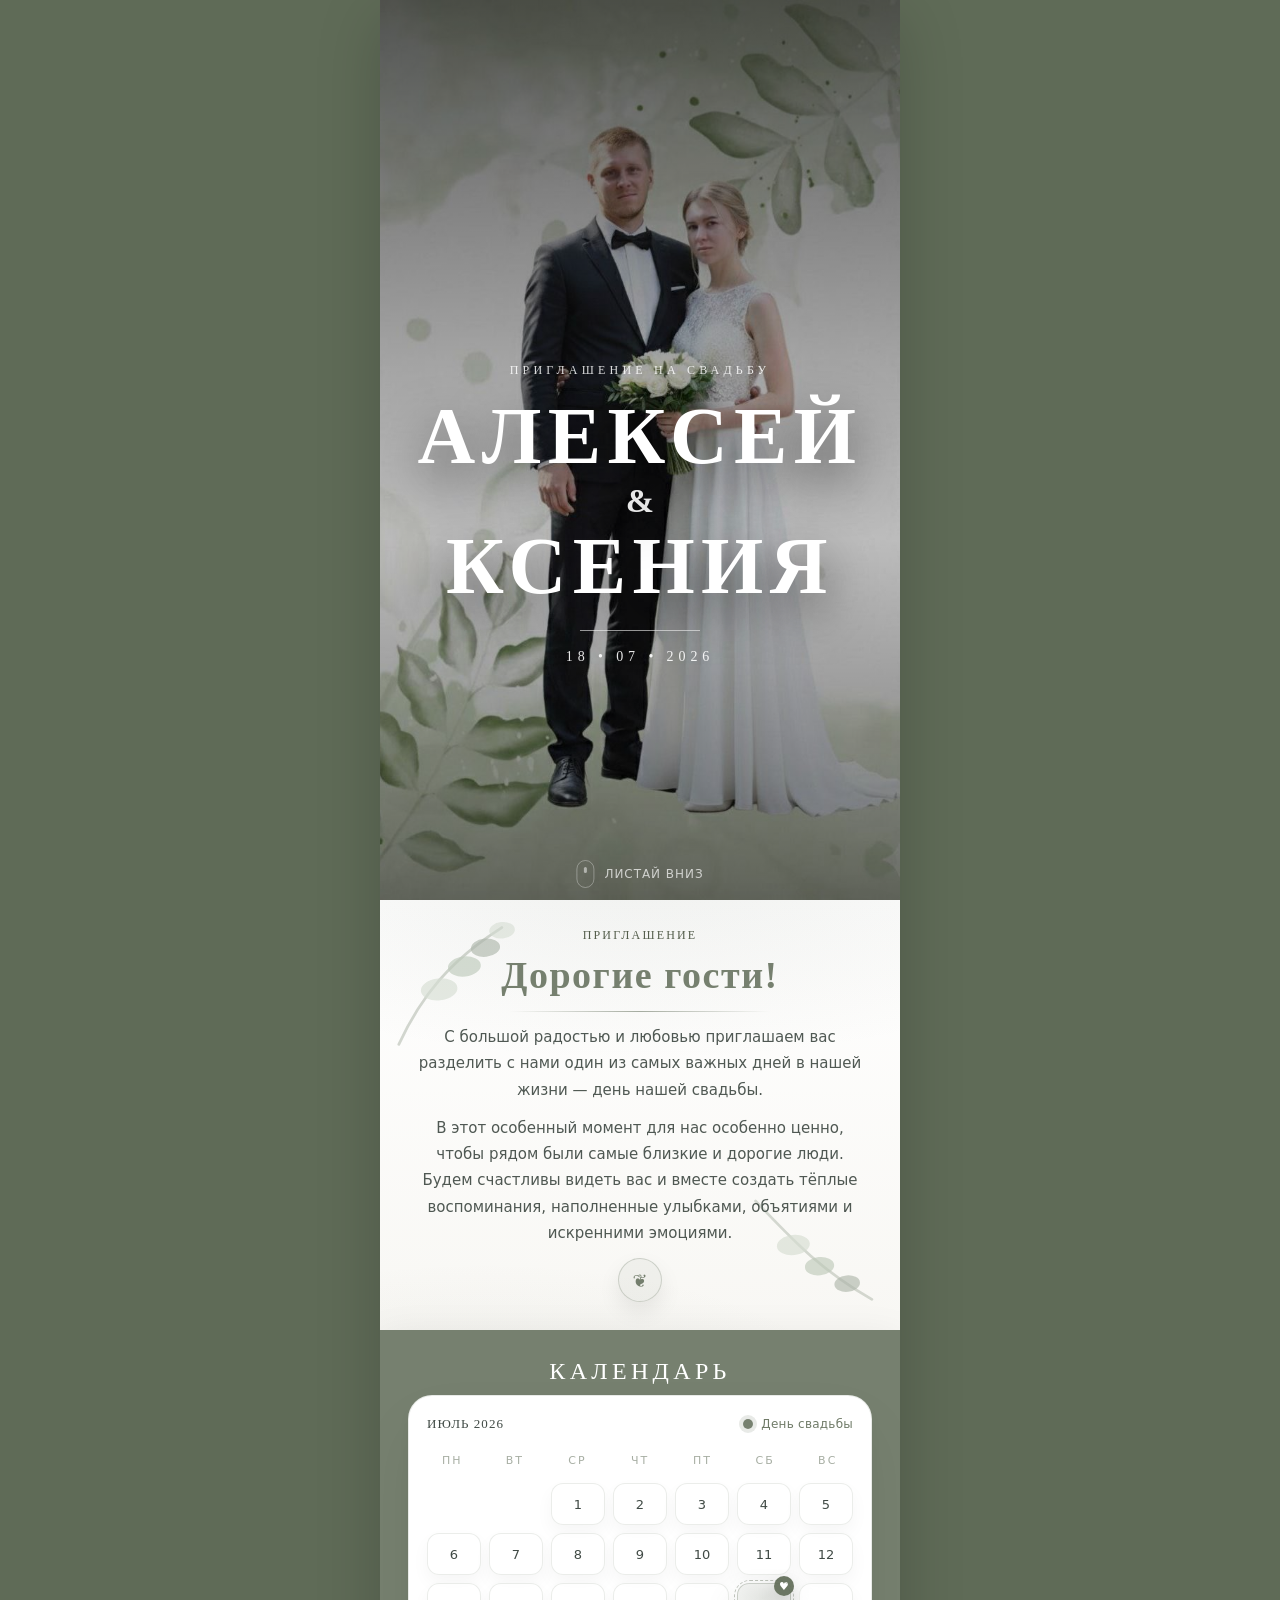
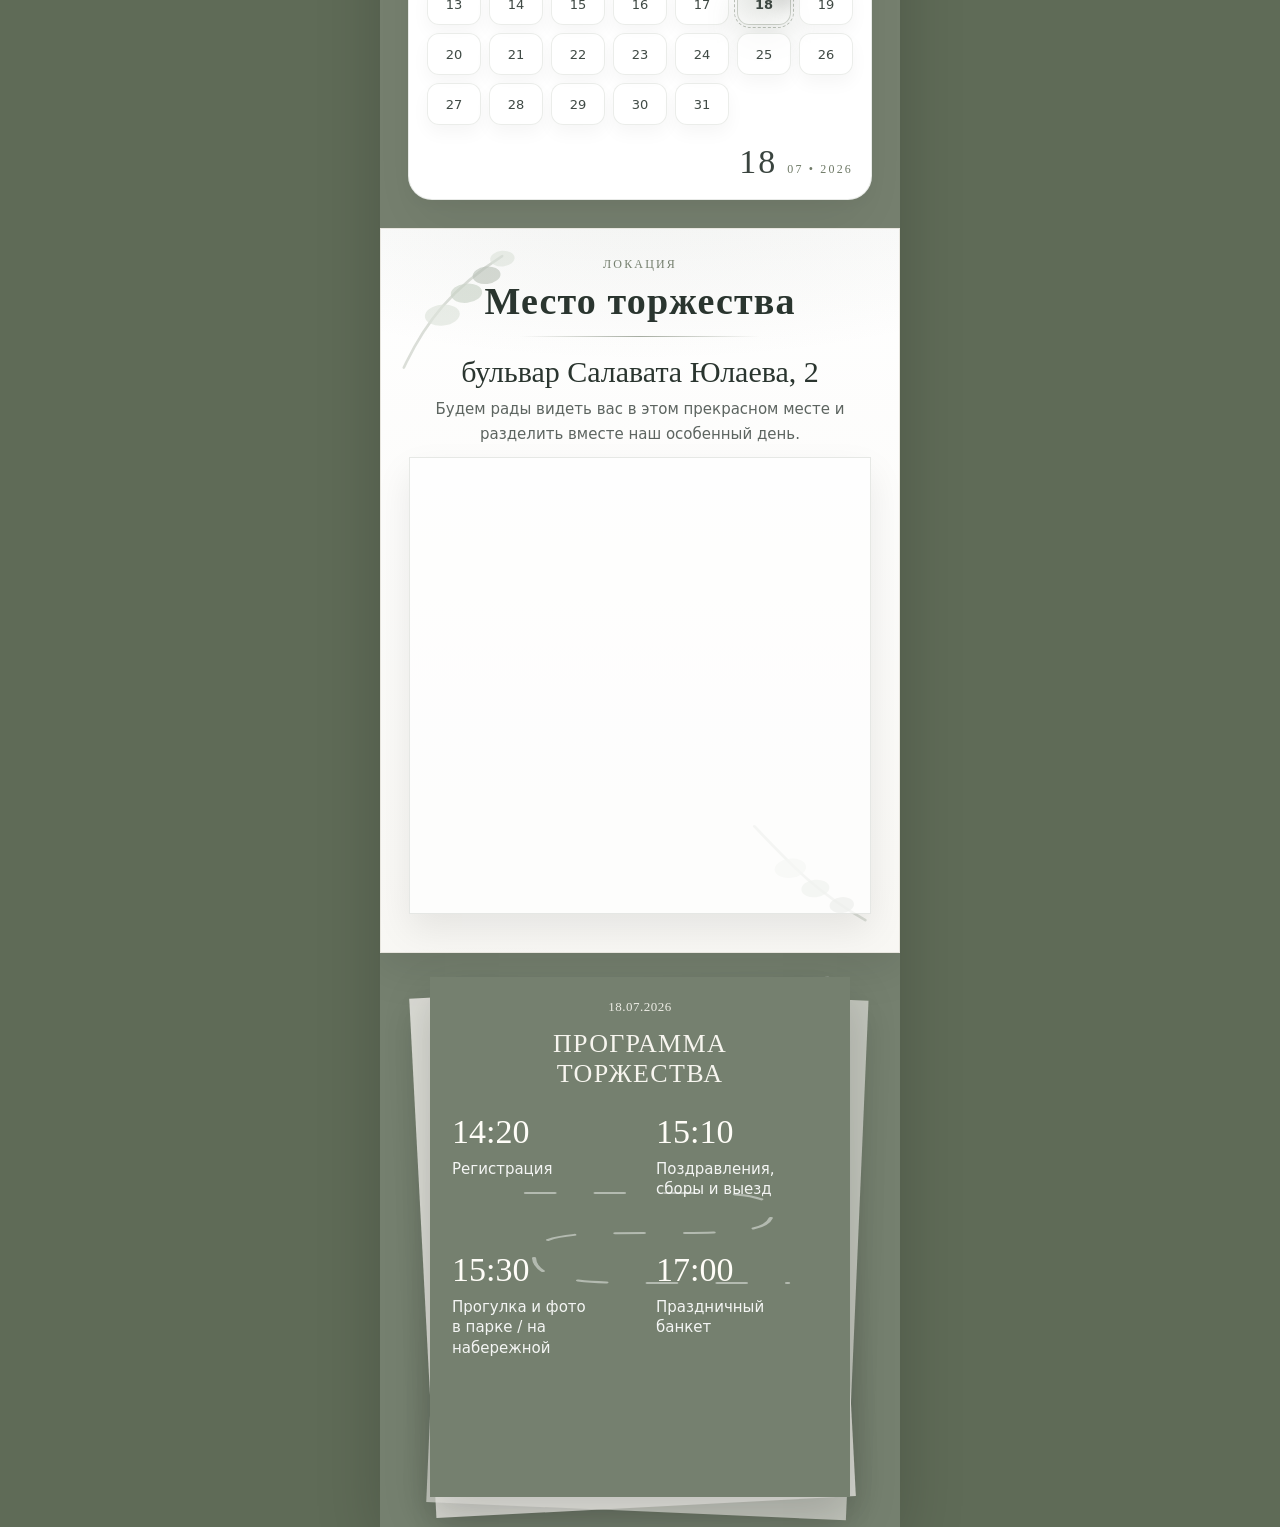
==== commit 5d24a9e4: "готовый проект 1" ====
--- a/index.html
+++ b/index.html
@@ -16,7 +16,7 @@
 
         <!-- ПЕРВЫЙ БЛОК: фото + текст, 100% высоты -->
         <section class="hero" id="hero">
-          <img class="hero__bg" src="img/photo_block-3.png" alt="Алексей и Ксения">
+          <img class="hero__bg" src="img/photo_block-3.jpg" alt="Алексей и Ксения">
 
 
           <div class="hero__overlay">
--- a/style.css
+++ b/style.css
@@ -858,7 +858,6 @@
 
     .program-route {
         inset: 108px 12px 18px 12px;
-        width: calc(100% - 24px);
-        height: calc(100% - 126px);
+        width: calc(100% - 20px);
     }
 }
